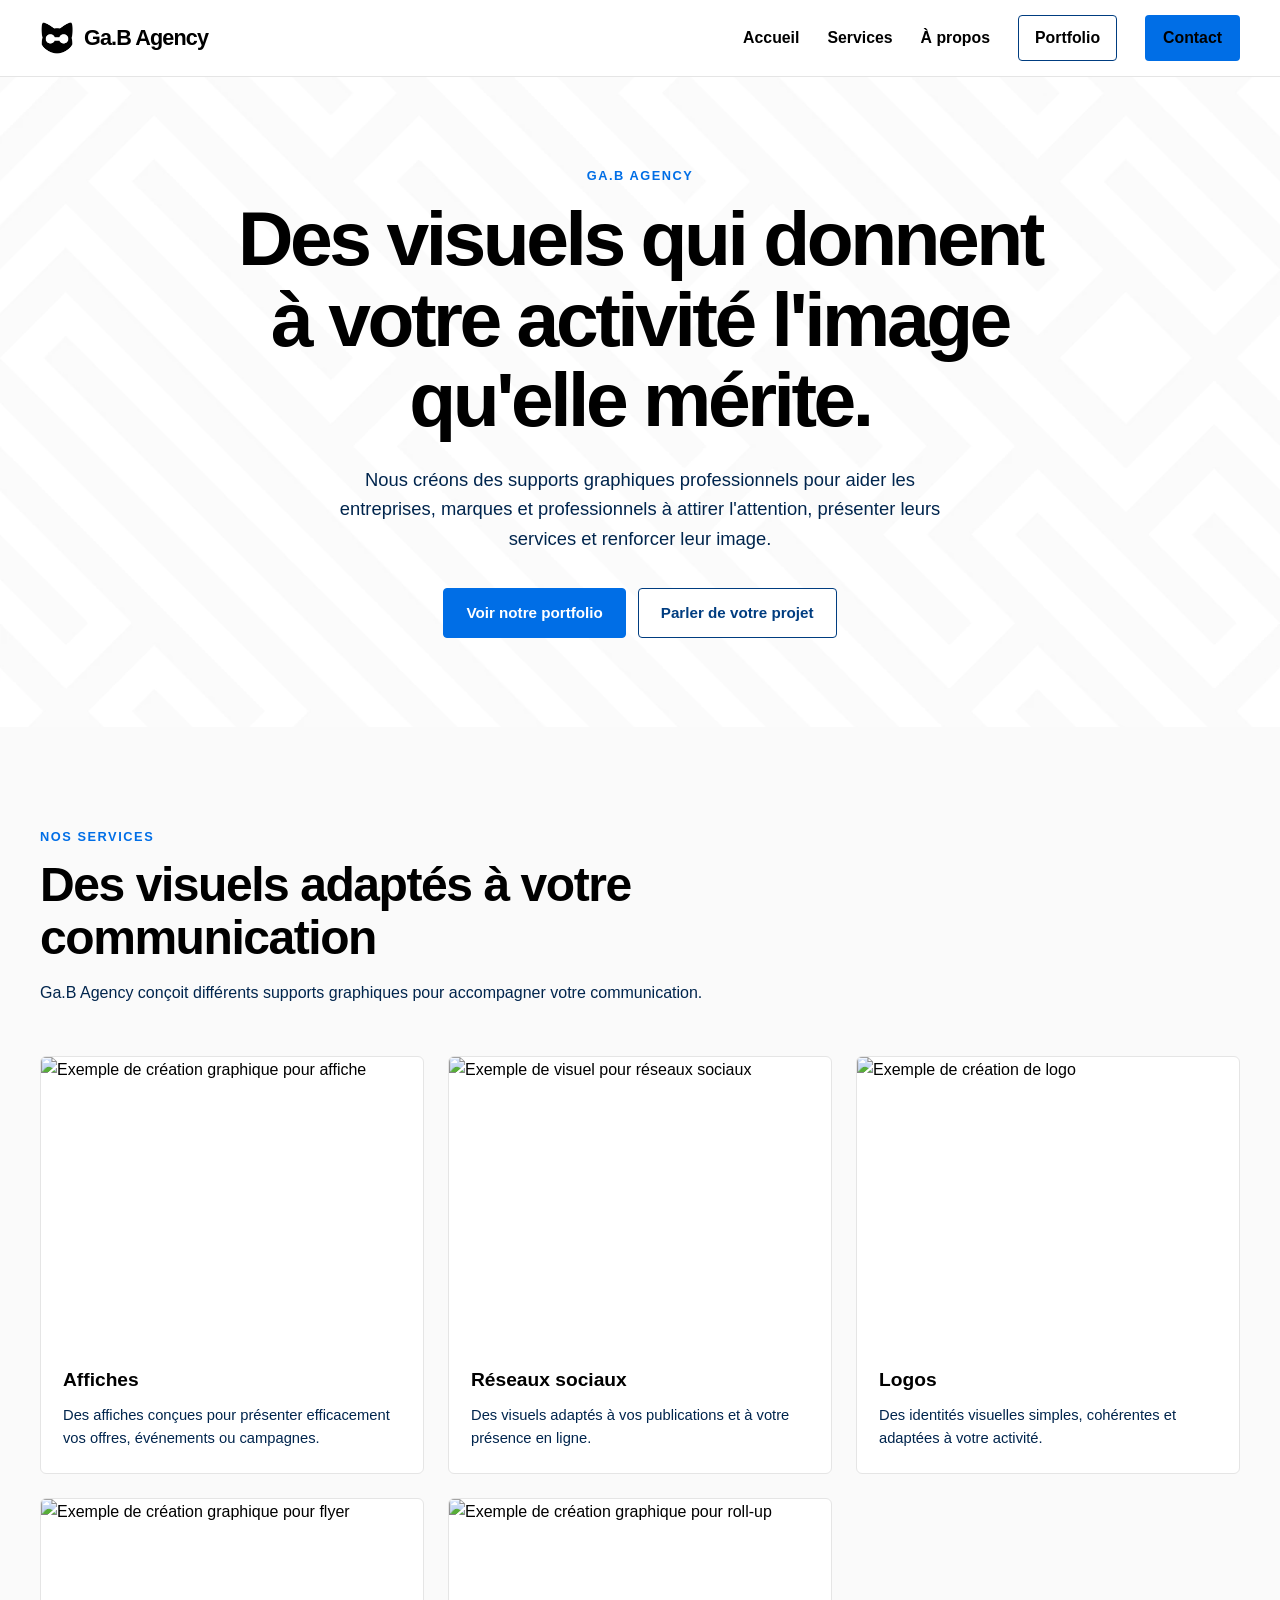
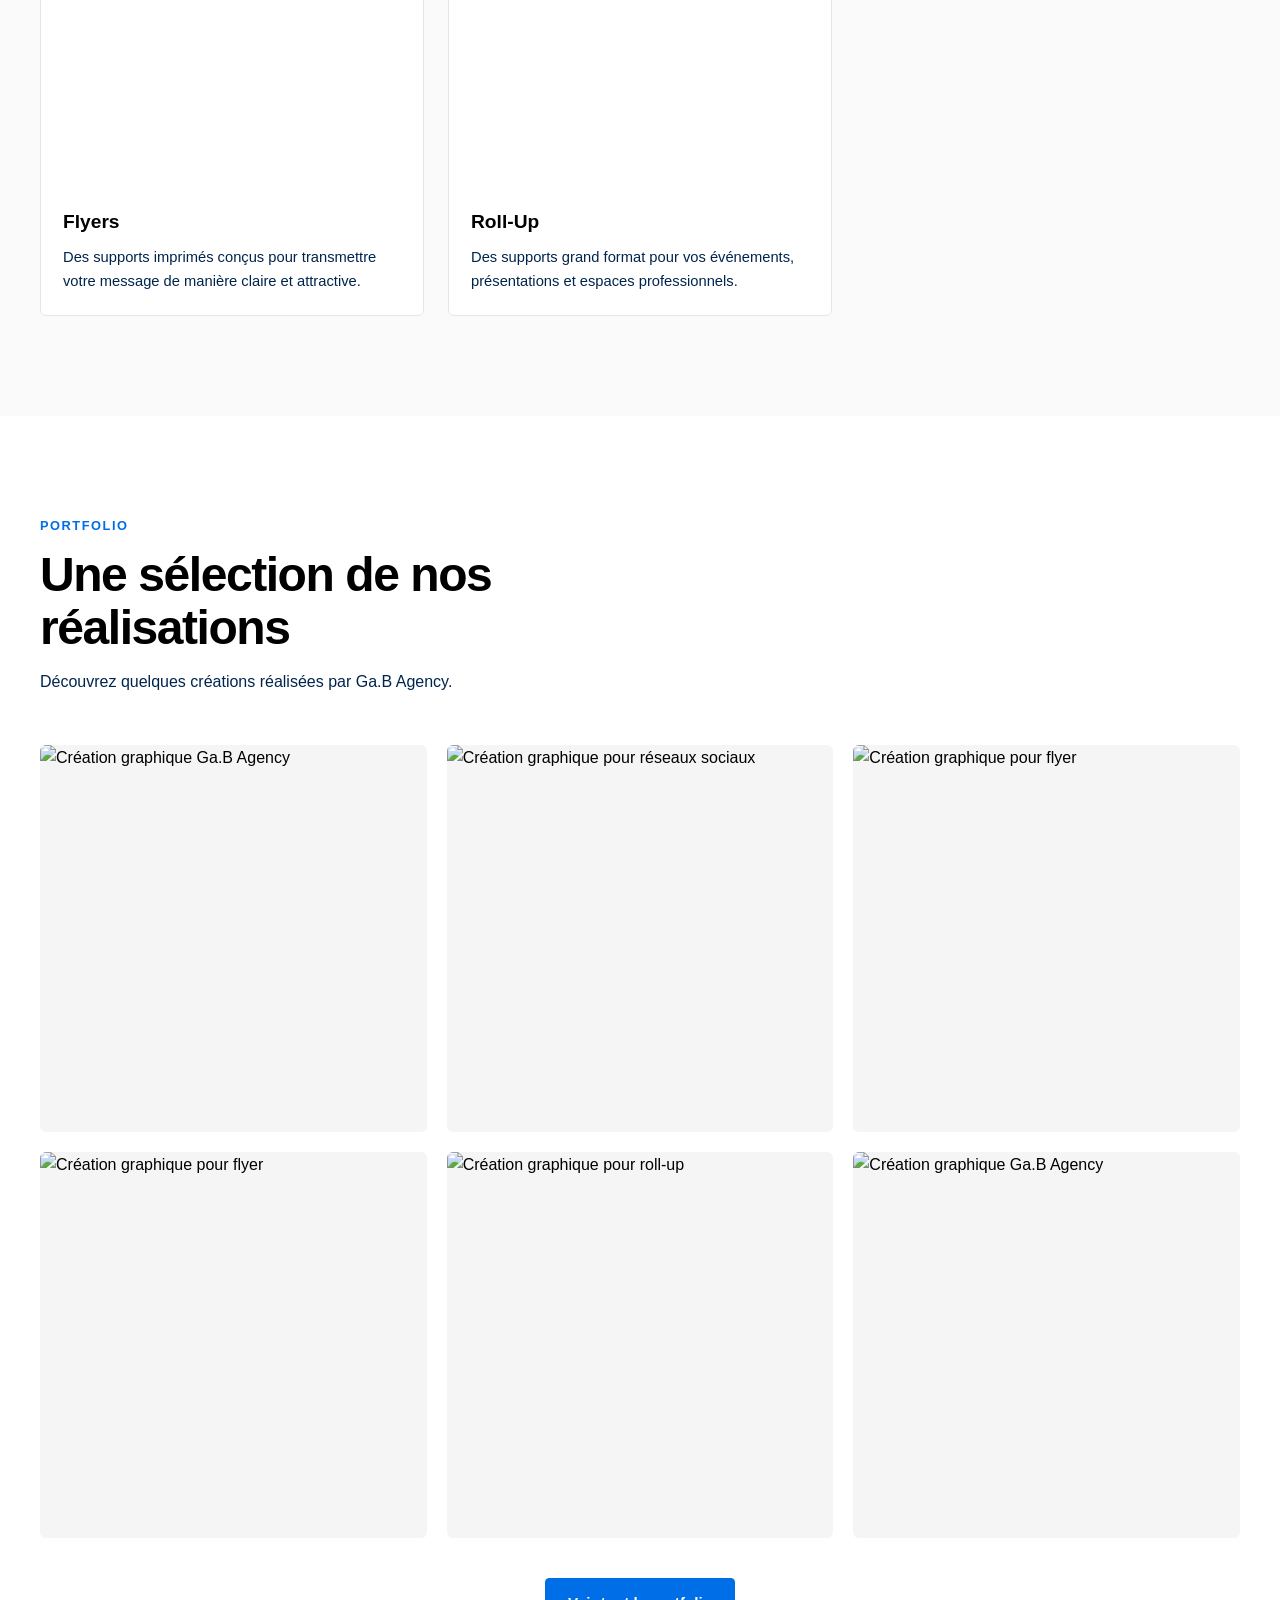
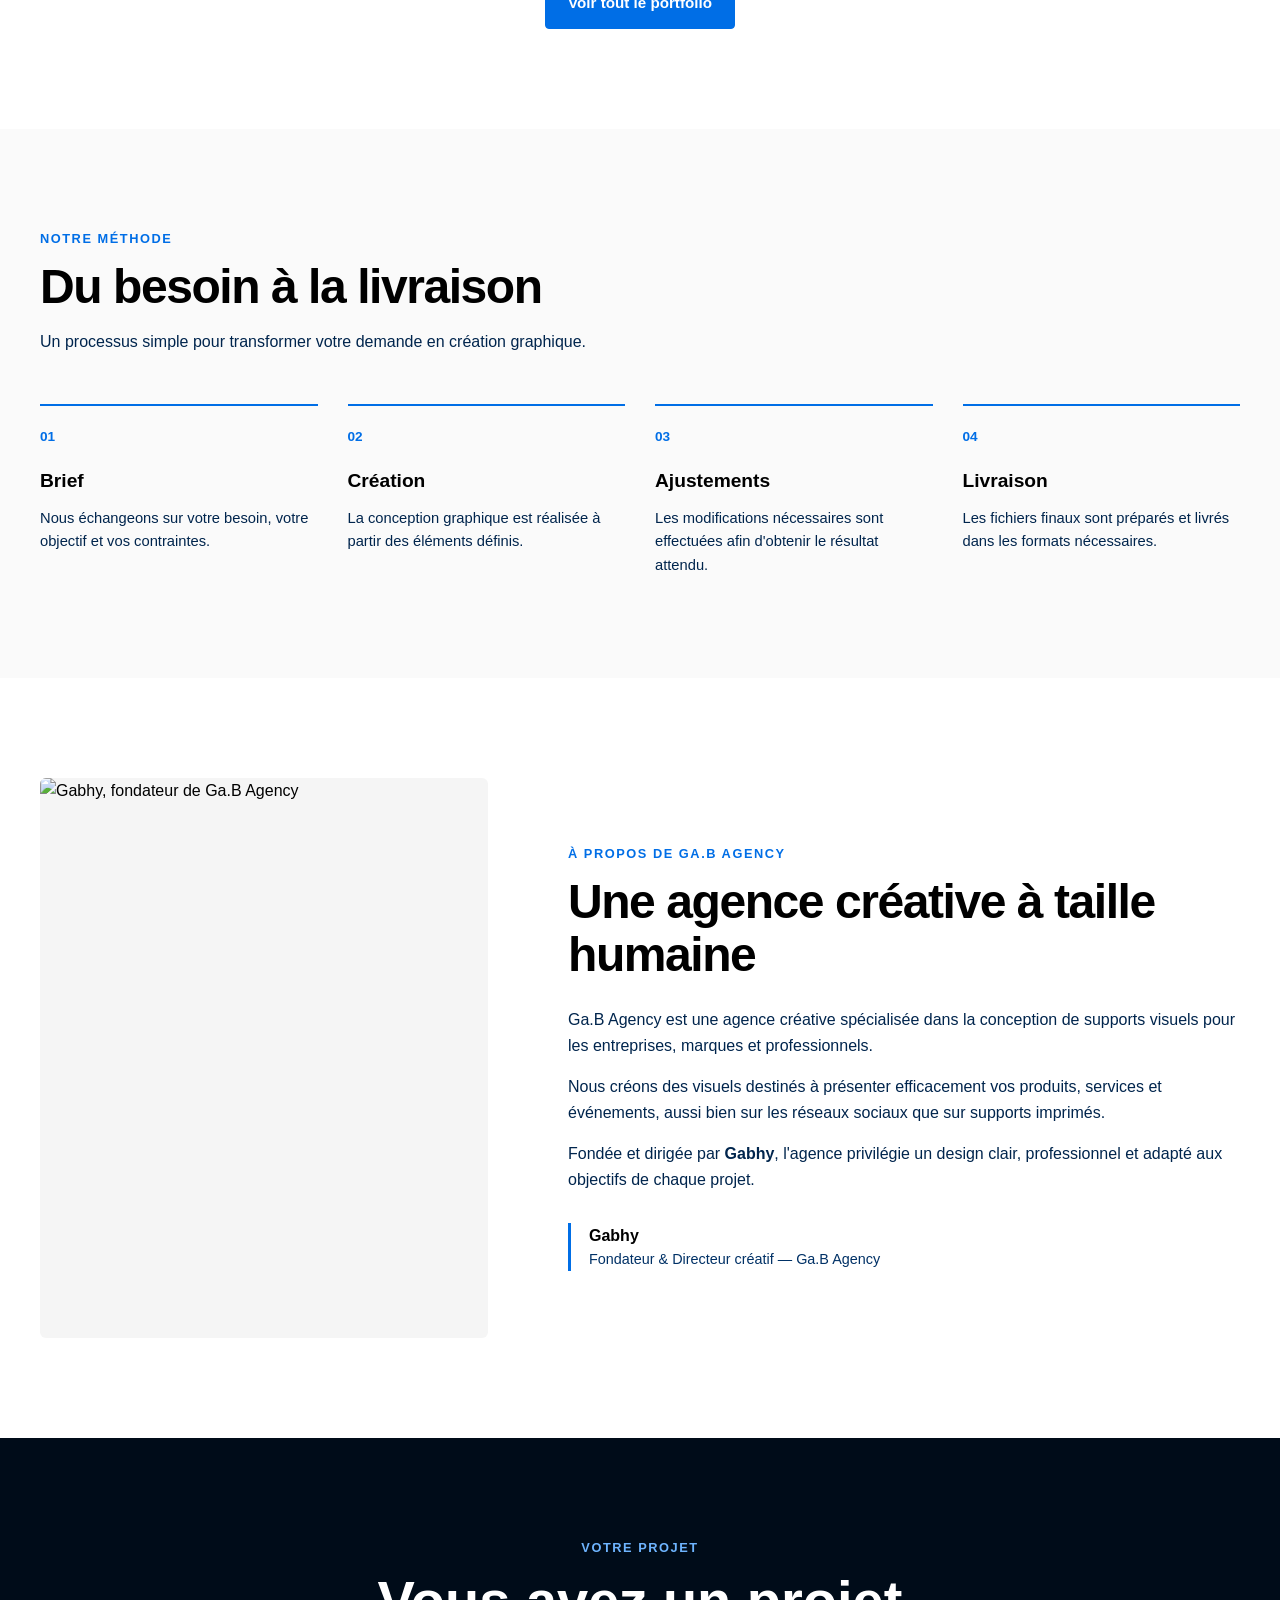
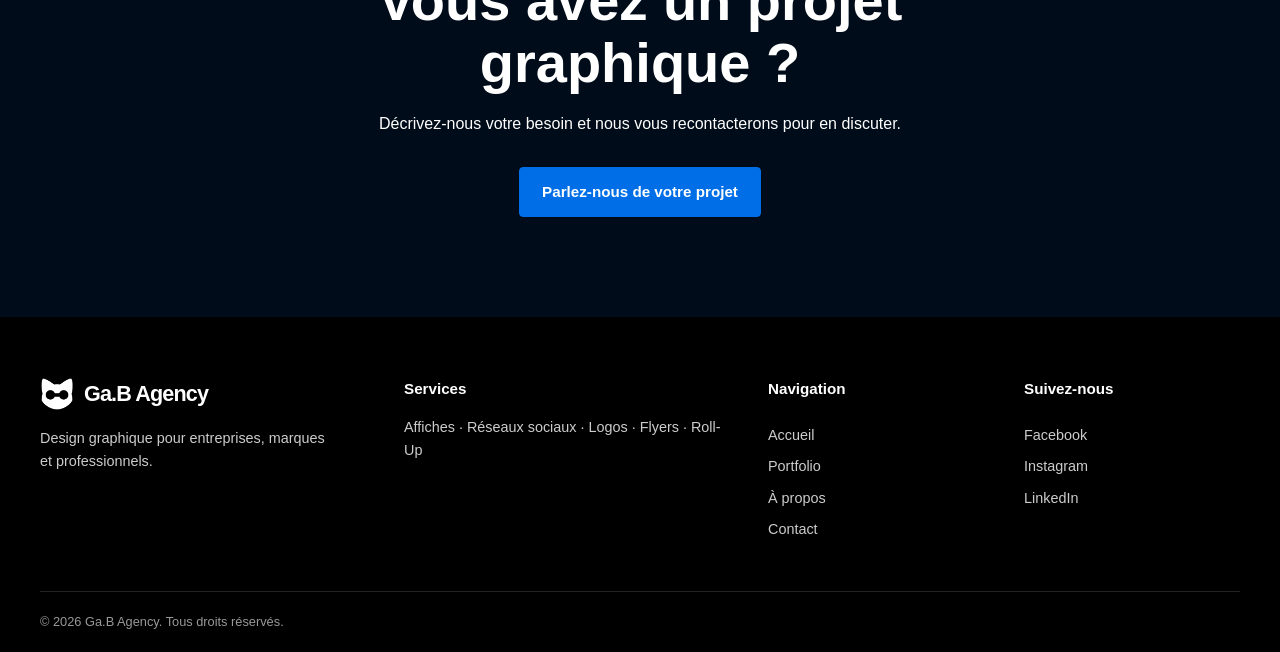
==== index.html @ 1e24f761 "Add files via upload" ====
<!doctype html>
<html lang="fr">

<head>
  <meta charset="UTF-8" />
  <meta name="viewport" content="width=device-width, initial-scale=1.0" />

  <title>Ga.B Agency — Design graphique</title>

  <meta name="description"
    content="Ga.B Agency crée des supports visuels professionnels pour entreprises, marques et professionnels." />

  <link rel="stylesheet" href="css/style.css" />

  <link rel="icon" type="image/png" href="assets/images/logo2.png" media="(prefers-color-scheme: light)" />

  <!-- Mode sombre : logo blanc -->
  <link rel="icon" type="image/png" href="assets/images/logo4.png" media="(prefers-color-scheme: dark)" />

  <!-- =========================================================
         GOOGLE FONT
    ========================================================== -->
  <link rel="preconnect" href="https://fonts.googleapis.com" />
  <link rel="preconnect" href="https://fonts.gstatic.com" crossorigin />

  <link href="https://fonts.googleapis.com/css2?family=Manrope:wght@400;500;600;700;800&display=swap"
    rel="stylesheet" />
</head>

<body>
  <div class="page-loader" id="page-loader">
    <div class="page-loader-logo">
      <img src="assets/images/logo2.png" alt="Ga.B Agency" />
    </div>
  </div>
  <!-- =========================
         HEADER / NAVIGATION
    ========================== -->
  <header class="header">
    <div class="container navbar">
      <!-- <a href="index.html" class="logo"> Ga.B Agency </a> -->
      <a href="#hero" class="logo" aria-label="Ga.B Agency - Accueil">
        <img src="assets/images/logo2.png" alt="Ga.B Agency" />

        <span>Ga.B Agency</span>
      </a>
      <nav class="nav">
        <a href="index.html">Accueil</a>
        <a href="#services">Services</a>
        <a href="#about">À propos</a>
        <a href="portfolio.html" class="nav-portfolio">Portfolio</a>
        <a href="https://tally.so/r/wA1B2C" class="nav-cta" target="_blank" rel="noopener noreferrer">Contact</a>
      </nav>
    </div>
  </header>

  <main>
    <!-- =========================
             HERO
        ========================== -->
    <section class="hero hero-background">
      <div class="container hero-content">
        <div class="hero-text">
          <p class="hero-label">GA.B AGENCY</p>

          <h1>
            Des visuels qui donnent à votre activité l'image qu'elle mérite.
          </h1>

          <p class="hero-description">
            Nous créons des supports graphiques professionnels pour aider les
            entreprises, marques et professionnels à attirer l'attention,
            présenter leurs services et renforcer leur image.
          </p>

          <div class="hero-buttons">
            <a href="portfolio.html" class="btn btn-primary">
              Voir notre portfolio
            </a>

            <a href="https://tally.so/r/wA1B2C" target="_blank" rel="noopener noreferrer" class="btn btn-secondary">
              Parler de votre projet
            </a>
          </div>
        </div>
      </div>
    </section>

    <!-- =========================
             SERVICES
        ========================== -->
    <section class="services section" id="services">
      <div class="container">
        <div class="section-heading">
          <p class="section-label">NOS SERVICES</p>

          <h2>Des visuels adaptés à votre communication</h2>

          <p>
            Ga.B Agency conçoit différents supports graphiques pour
            accompagner votre communication.
          </p>
        </div>

        <div class="services-grid">
          <!-- Affiches -->
          <article class="service-card">
            <div class="service-image">
              <img src="assets/images/services/affiche.jpg" alt="Exemple de création graphique pour affiche" />
            </div>

            <div class="service-content">
              <h3>Affiches</h3>

              <p>
                Des affiches conçues pour présenter efficacement vos offres,
                événements ou campagnes.
              </p>
            </div>
          </article>

          <!-- Réseaux sociaux -->
          <article class="service-card">
            <div class="service-image">
              <img src="assets/images/services/reseaux-sociaux.jpg" alt="Exemple de visuel pour réseaux sociaux" />
            </div>

            <div class="service-content">
              <h3>Réseaux sociaux</h3>

              <p>
                Des visuels adaptés à vos publications et à votre présence en
                ligne.
              </p>
            </div>
          </article>

          <!-- Logos -->
          <article class="service-card">
            <div class="service-image">
              <img src="assets/images/services/logo.jpg" alt="Exemple de création de logo" />
            </div>

            <div class="service-content">
              <h3>Logos</h3>

              <p>
                Des identités visuelles simples, cohérentes et adaptées à
                votre activité.
              </p>
            </div>
          </article>

          <!-- Flyers -->
          <article class="service-card">
            <div class="service-image">
              <img src="assets/images/services/flyer.jpg" alt="Exemple de création graphique pour flyer" />
            </div>

            <div class="service-content">
              <h3>Flyers</h3>

              <p>
                Des supports imprimés conçus pour transmettre votre message de
                manière claire et attractive.
              </p>
            </div>
          </article>

          <!-- Roll-Up -->
          <article class="service-card">
            <div class="service-image">
              <img src="assets/images/services/rollup.jpg" alt="Exemple de création graphique pour roll-up" />
            </div>

            <div class="service-content">
              <h3>Roll-Up</h3>

              <p>
                Des supports grand format pour vos événements, présentations
                et espaces professionnels.
              </p>
            </div>
          </article>
        </div>
      </div>
    </section>

    <!-- =========================
             PORTFOLIO PREVIEW
        ========================== -->
    <section class="portfolio-preview section">
      <div class="container">
        <div class="section-heading">
          <p class="section-label">PORTFOLIO</p>

          <h2>Une sélection de nos réalisations</h2>

          <p>Découvrez quelques créations réalisées par Ga.B Agency.</p>
        </div>

        <div class="portfolio-preview-grid">
          <div class="portfolio-preview-item portfolio-lightbox-trigger">
            <img src="assets/images/portfolio/affiches/affiche-01.jpg" alt="Création graphique Ga.B Agency" />
          </div>

          <div class="portfolio-preview-item portfolio-lightbox-trigger">
            <img src="assets/images/portfolio/reseaux-sociaux/reseaux-02.jpg"
              alt="Création graphique pour réseaux sociaux" />
          </div>

          <div class="portfolio-preview-item portfolio-lightbox-trigger">
            <img src="assets/images/portfolio/flyers/flyer-05.jpg" alt="Création graphique pour flyer" />
          </div>

          <div class="portfolio-preview-item portfolio-lightbox-trigger">
            <img src="assets/images/portfolio/flyers/flyer-01.jpg" alt="Création graphique pour flyer" />
          </div>

          <div class="portfolio-preview-item portfolio-lightbox-trigger">
            <img src="assets/images/portfolio/rollup/rollup-01.jpg" alt="Création graphique pour roll-up" />
          </div>

          <div class="portfolio-preview-item portfolio-lightbox-trigger">
            <img src="assets/images/portfolio/affiches/affiche-02.jpg" alt="Création graphique Ga.B Agency" />
          </div>
        </div>

        <div class="section-button">
          <a href="portfolio.html" class="btn btn-primary">
            Voir tout le portfolio
          </a>
        </div>
      </div>
    </section>

    <!-- =========================
             MÉTHODE
        ========================== -->
    <section class="process section">
      <div class="container">
        <div class="section-heading">
          <p class="section-label">NOTRE MÉTHODE</p>

          <h2>Du besoin à la livraison</h2>

          <p>
            Un processus simple pour transformer votre demande en création
            graphique.
          </p>
        </div>

        <div class="process-grid">
          <article class="process-item">
            <span class="process-number">01</span>

            <h3>Brief</h3>

            <p>
              Nous échangeons sur votre besoin, votre objectif et vos
              contraintes.
            </p>
          </article>

          <article class="process-item">
            <span class="process-number">02</span>

            <h3>Création</h3>

            <p>
              La conception graphique est réalisée à partir des éléments
              définis.
            </p>
          </article>

          <article class="process-item">
            <span class="process-number">03</span>

            <h3>Ajustements</h3>

            <p>
              Les modifications nécessaires sont effectuées afin d'obtenir le
              résultat attendu.
            </p>
          </article>

          <article class="process-item">
            <span class="process-number">04</span>

            <h3>Livraison</h3>

            <p>
              Les fichiers finaux sont préparés et livrés dans les formats
              nécessaires.
            </p>
          </article>
        </div>
      </div>
    </section>

    <!-- =========================
             À PROPOS
        ========================== -->
    <section class="about section" id="about">
      <div class="container about-content">
        <div class="about-image">
          <img src="assets/images/about/gabhy.jpg" alt="Gabhy, fondateur de Ga.B Agency" />
        </div>

        <div class="about-text">
          <p class="section-label">À PROPOS DE GA.B AGENCY</p>

          <h2>Une agence créative à taille humaine</h2>

          <p>
            Ga.B Agency est une agence créative spécialisée dans la conception
            de supports visuels pour les entreprises, marques et
            professionnels.
          </p>

          <p>
            Nous créons des visuels destinés à présenter efficacement vos
            produits, services et événements, aussi bien sur les réseaux
            sociaux que sur supports imprimés.
          </p>

          <p>
            Fondée et dirigée par <strong>Gabhy</strong>, l'agence privilégie
            un design clair, professionnel et adapté aux objectifs de chaque
            projet.
          </p>

          <div class="about-founder">
            <strong>Gabhy</strong>
            <span>Fondateur & Directeur créatif — Ga.B Agency</span>
          </div>
        </div>
      </div>
    </section>

    <!-- =========================
             CTA FINAL
        ========================== -->
    <section class="final-cta section" id="contact">
      <div class="container final-cta-content">
        <p class="section-label">VOTRE PROJET</p>

        <h2>Vous avez un projet graphique ?</h2>

        <p>
          Décrivez-nous votre besoin et nous vous recontacterons pour en
          discuter.
        </p>

        <a href="https://tally.so/r/wA1B2C" target="_blank" rel="noopener noreferrer" class="btn btn-primary">
          Parlez-nous de votre projet
        </a>
      </div>
    </section>
    <!-- =========================
             PORTFOLIO LIGHTBOX
        ========================== -->
    <div class="lightbox" id="home-lightbox" aria-hidden="true">
      <button class="lightbox-close" id="home-lightbox-close" aria-label="Fermer">
        &times;
      </button>

      <img id="home-lightbox-image" src="" alt="Réalisation Ga.B Agency" />
    </div>
  </main>

  <!-- =========================
         FOOTER
    ========================== -->
  <footer class="footer">
    <div class="container footer-content">
      <div class="footer-brand">
        <a href="index.html" class="logo" aria-label="Ga.B World - Accueil">
          <img src="assets/images/logo4.png" alt="Ga.B World" />

          <span>Ga.B Agency</span>
        </a>

        <p>Design graphique pour entreprises, marques et professionnels.</p>
      </div>

      <div class="footer-services">
        <h3>Services</h3>

        <p>Affiches · Réseaux sociaux · Logos · Flyers · Roll-Up</p>
      </div>

      <div class="footer-navigation">
        <h3>Navigation</h3>

        <a href="index.html">Accueil</a>
        <a href="portfolio.html">Portfolio</a>
        <a href="#about">À propos</a>
        <a href="#contact">Contact</a>
      </div>

      <div class="footer-social">
        <h3>Suivez-nous</h3>

        <a href="#" target="_blank" rel="noopener noreferrer"> Facebook </a>

        <a href="#" target="_blank" rel="noopener noreferrer"> Instagram </a>

        <a href="#" target="_blank" rel="noopener noreferrer"> LinkedIn </a>
      </div>
    </div>

    <div class="container footer-bottom">
      <p>© 2026 Ga.B Agency. Tous droits réservés.</p>
    </div>
  </footer>

  <script src="js/main.js"></script>
</body>

</html>
---- css/style.css ----
:root { --blue-100: #006ee6; --blue-200: #0062cc; --blue-300: #0055b3; --blue-400: #004999; --blue-500: #003d80; --blue-600: #003166; --blue-700: #00254d; --blue-800: #001833; --blue-900: #000c19; --black: #000000; --white: #ffffff; --container-width: 1200px; }
/* =========================
RESET ========================= */ * { margin: 0; padding: 0; box-sizing: border-box; }
html { scroll-behavior: smooth; }
body { font-family: Arial, Helvetica, sans-serif; background-color: var(--white); color: var(--black); line-height: 1.6; }
img { max-width: 100%; }
a { color: inherit; text-decoration: none; }
button, input, textarea { font: inherit; }

/* =========================
CONTAINER ========================= */ 

.container { width: min(100% - 40px, var(--container-width)); margin: 0 auto; }

/* =========================
HEADER ========================= */ 

.header { position: sticky; top: 0; z-index: 1000; background-color: var(--white); border-bottom: 1px solid #e5e5e5; }
.navbar { min-height: 76px; display: flex; align-items: center; justify-content: space-between; gap: 30px; }


/* =========================
LOGO ========================= */ 

.logo { color: var(--black); font-size: 1.35rem; font-weight: 800; letter-spacing: -0.03em; white-space: nowrap; }
.logo { display: flex; align-items: center; gap: 10px; font-weight: 800; letter-spacing: -0.04em; }
.logo img { width: 34px; height: 34px; object-fit: contain; }
.logo span { display: inline; }

/* =========================
NAVIGATION ========================= */ 

.nav { display: flex; align-items: center; gap: 28px; }
.nav a { color: var(--black); font-size: 0.99rem; font-weight: 600; transition: color 0.2s ease; }
.nav a:hover { color: var(--blue-100); }
.nav a.active { color: var(--blue-100); }
/* .nav .nav-cta { padding: 10px 18px; background-color: var(--blue-100); color: var(--white); border-radius: 4px; }
.nav .nav-cta:hover { background-color: var(--blue-300); color: var(--white); } */

.nav-portfolio {
    padding: 9px 16px;
    border: 1px solid var(--blue-500);
    border-radius: 4px;
    color: var(--blue-500);
}

.nav-portfolio:hover {
    background-color: var(--blue-500);
    color: var(--white);
}

.nav-cta {
    padding: 10px 18px;
    border-radius: 4px;
    background-color: var(--blue-100);
    color: var(--white);
}

.nav-cta:hover {
    background-color: var(--blue-300);
}


/* =========================
HERO
========================= */

.hero {
    min-height: 650px;
    display: flex;
    align-items: center;
    background-color: var(--white);
}

.hero-content {
    display: flex;
    justify-content: center;
    align-items: center;
    width: 100%;
    text-align: center;
}

.hero-text {
    max-width: 850px;
    margin: 0 auto;
}

.hero-label,
.section-label {
    margin-bottom: 12px;
    color: var(--blue-100);
    font-size: 0.8rem;
    font-weight: 800;
    letter-spacing: 0.12em;
    text-transform: uppercase;
}

.hero h1 {
    max-width: 850px;
    margin: 0 auto 25px;
    color: var(--black);
    font-size: clamp(2.8rem, 6vw, 5rem);
    line-height: 1.05;
    letter-spacing: -0.045em;
}

.hero-description {
    max-width: 650px;
    margin: 0 auto 35px;
    color: var(--blue-700);
    font-size: 1.15rem;
}


/* =========================
BOUTONS
========================= */

.hero-buttons {
    display: flex;
    justify-content: center;
    flex-wrap: wrap;
    gap: 12px;
}

.btn {
    display: inline-flex;
    justify-content: center;
    align-items: center;
    min-height: 48px;
    padding: 12px 22px;
    border-radius: 4px;
    font-size: 0.95rem;
    font-weight: 700;
    transition: background-color 0.2s ease, color 0.2s ease, border-color 0.2s ease;
}

.btn-primary {
    background-color: var(--blue-100);
    color: var(--white);
    border: 1px solid var(--blue-100);
}

.btn-primary:hover {
    background-color: var(--blue-300);
    border-color: var(--blue-300);
}

.btn-secondary {
    background-color: var(--white);
    color: var(--blue-500);
    border: 1px solid var(--blue-500);
}

.btn-secondary:hover {
    background-color: var(--blue-500);
    color: var(--white);
}

.hero-background {
    position: relative;
    background-color: var(--white);
}

.hero-background::before {
    content: "";
    position: absolute;
    inset: 0;
    background-image: url("../assets/images/0001.webp");
    background-size: cover;
    background-position: center;
    background-repeat: no-repeat;
    opacity: 0.2;
    z-index: 0;
}

.hero-background .hero-content {
    position: relative;
    z-index: 1;
}

/* =========================
SECTIONS ========================= */ 

.section { padding: 100px 0; }
.section-heading { max-width: 700px; margin-bottom: 50px; }
.section-heading h2 { margin-bottom: 15px; color: var(--black); font-size: clamp(2rem, 4vw, 3rem); line-height: 1.1; letter-spacing: -0.03em; }
.section-heading p:not(.section-label) { color: var(--blue-700); }

/* =========================
SERVICES ========================= */ 

.services { background-color: #fafafa; }
.services-grid { display: grid; grid-template-columns: repeat(3, 1fr); gap: 24px; }
.service-card { overflow: hidden; background-color: var(--white); border: 1px solid #e5e5e5; border-radius: 6px; transition: transform 0.25s ease, box-shadow 0.25s ease; }
.service-card:hover { transform: translateY(-4px); box-shadow: 0 12px 30px rgba(0, 0, 0, 0.08); }
.service-image { width: 100%; aspect-ratio: 4 / 3; overflow: hidden; }
.service-image img { display: block; width: 100%; height: 100%; object-fit: cover; transition: transform 0.3s ease; }
.service-card:hover .service-image img { transform: scale(1.03); }
.service-content { padding: 22px; }
.service-content h3 { margin-bottom: 8px; color: var(--black); font-size: 1.2rem; }
.service-content p { color: var(--blue-700); font-size: 0.92rem; }

/* =========================
PORTFOLIO PREVIEW ========================= */ 

.portfolio-preview { background-color: var(--white); }
.portfolio-preview-grid { display: grid; grid-template-columns: repeat(3, 1fr); gap: 20px; }
.portfolio-preview-item { overflow: hidden; aspect-ratio: 1 / 1; background-color: #f5f5f5; border-radius: 6px; }
.portfolio-preview-item img { display: block; width: 100%; height: 100%; object-fit: cover; transition: transform 0.3s ease; }
.portfolio-preview-item:hover img { transform: scale(1.04); }
.section-button { margin-top: 40px; text-align: center; }


/* =========================
   CHARGEMENT PORTFOLIO
========================= */

#portfolio-grid {
    transition: opacity 0.25s ease;
}

#portfolio-grid.loading {
    opacity: 1;
    min-height: 400px;
    display: flex;
    align-items: center;
    justify-content: center;
}

/* Message de chargement */

.portfolio-loading {
    display: flex;
    flex-direction: column;
    align-items: center;
    justify-content: center;
    gap: 14px;
    width: 100%;
    color: #006ee6;
    font-family: "Manrope", sans-serif;
    font-size: 15px;
    font-weight: 600;
}

.portfolio-loading::after {
    content: "";
    width: 28px;
    height: 28px;
    border: 3px solid #e5e5e5;
    border-top-color: #006ee6;
    border-radius: 50%;
    animation: portfolioSpinner 0.8s linear infinite;
}

@keyframes portfolioSpinner {
    to {
        transform: rotate(360deg);
    }
}

/* =========================
PROCESS ========================= */ 

.process { background-color: #fafafa; }
.process-grid { display: grid; grid-template-columns: repeat(4, 1fr); gap: 30px; }
.process-item { padding-top: 20px; border-top: 2px solid var(--blue-100); }
.process-number { display: block; margin-bottom: 18px; color: var(--blue-100); font-size: 0.85rem; font-weight: 800; }
.process-item h3 { margin-bottom: 10px; font-size: 1.2rem; }
.process-item p { color: var(--blue-700); font-size: 0.92rem; }

/* =========================

À PROPOS ========================= */ 

.about { background-color: var(--white); }
.about-content { display: grid; grid-template-columns: minmax(300px, 0.8fr) minmax(0, 1.2fr); align-items: center; gap: 80px; }
.about-image { overflow: hidden; border-radius: 6px; background-color: #f5f5f5; }
.about-image img { display: block; width: 100%; aspect-ratio: 4 / 5; object-fit: cover; }
.about-text h2 { margin-bottom: 25px; font-size: clamp(2rem, 4vw, 3rem); line-height: 1.1; letter-spacing: -0.03em; }
.about-text > p:not(.section-label) { margin-bottom: 16px; color: var(--blue-700); }
.about-founder { display: flex; flex-direction: column; margin-top: 30px; padding-left: 18px; border-left: 3px solid var(--blue-100); }
.about-founder strong { color: var(--black); }
.about-founder span { color: var(--blue-600); font-size: 0.9rem; }


/* =========================
CTA FINAL ========================= */ 

.final-cta { background-color: var(--blue-900); color: var(--white); text-align: center; }
.final-cta-content { max-width: 750px; }
.final-cta .section-label { color: #6eb5ff; }
.final-cta h2 { margin-bottom: 18px; color: var(--white); font-size: clamp(2.2rem, 5vw, 3.5rem); line-height: 1.1; }
.final-cta p:not(.section-label) { margin-bottom: 30px; color: #ffffff; }

/* =========================
FOOTER ========================= */ 

.footer { background-color: var(--black); color: var(--white); padding-top: 60px; }
.footer-content { display: grid; grid-template-columns: 1.5fr 1.5fr 1fr 1fr; gap: 40px; padding-bottom: 50px; }
.footer .logo { color: var(--white); }
.footer-brand p { max-width: 300px; margin-top: 15px; color: #cccccc; font-size: 0.9rem; }
.footer h3 { margin-bottom: 15px; font-size: 0.95rem; }
.footer-services p { color: #cccccc; font-size: 0.9rem; }
.footer-navigation, .footer-social { display: flex; flex-direction: column; align-items: flex-start; gap: 8px; }
.footer-navigation a, .footer-social a { color: #cccccc; font-size: 0.9rem; transition: color 0.2s ease; }
.footer-navigation a:hover, .footer-social a:hover { color: var(--white); }
.footer-bottom { padding: 20px 0; border-top: 1px solid #222222; color: #999999; font-size: 0.8rem; }


/* =========================
TABLETTE ========================= */ 

@media (max-width: 1000px) { .nav { gap: 18px; } .services-grid { grid-template-columns: repeat(2, 1fr); } .process-grid { grid-template-columns: repeat(2, 1fr); } .about-content { gap: 50px; } .footer-content { grid-template-columns: repeat(2, 1fr); } }

/* =========================


MOBILE ========================= */

@media (max-width: 700px) { .container { width: min(100% - 30px, var(--container-width)); } .navbar { min-height: 70px; } .nav { display: none; } .hero { min-height: 550px; } .hero h1 { font-size: 2.7rem; } .hero-description { font-size: 1rem; } .section { padding: 70px 0; } .section-heading { margin-bottom: 35px; } .services-grid { grid-template-columns: 1fr; } .portfolio-preview-grid { grid-template-columns: repeat(2, 1fr); gap: 12px; } .process-grid { grid-template-columns: 1fr; gap: 35px; } .about-content { grid-template-columns: 1fr; gap: 40px; } .about-image { max-width: 500px; } .footer-content { grid-template-columns: 1fr; gap: 35px; } }

/* =========================
PETIT MOBILE ========================= */

@media (max-width: 450px) { .hero h1 { font-size: 2.35rem; } .hero-buttons { flex-direction: column; align-items: stretch; } .btn { width: 100%; } .portfolio-preview-grid { grid-template-columns: 1fr; } }
.portfolio-preview-item { cursor: pointer; }
/* =========================
HOMEPAGE LIGHTBOX ========================= */ 

.lightbox { position: fixed; inset: 0; z-index: 2000; display: none; align-items: center; justify-content: center; padding: 30px; background-color: rgba(0, 0, 0, 0.9); }
.lightbox.active { display: flex; }
.lightbox img { display: block; max-width: 90vw; max-height: 90vh; width: auto; height: auto; object-fit: contain; }
.lightbox-close { position: absolute; top: 20px; right: 25px; z-index: 2001; border: none; background: transparent; color: var(--white); font-size: 2.5rem; line-height: 1; cursor: pointer; }
.lightbox-close:hover { color: #cccccc; }
body.no-scroll { overflow: hidden; }

/* =========================
PAGE LOADER ========================= */ 

.page-loader { position: fixed; inset: 0; z-index: 9999; display: flex; align-items: center; justify-content: center; background-color: var(--white); opacity: 1; visibility: visible; transition: opacity 0.5s ease, visibility 0.5s ease; }
.page-loader.hidden { opacity: 0; visibility: hidden; pointer-events: none; }
.page-loader-logo { display: flex; align-items: center; justify-content: center; animation: loaderLogo 1.2s ease-in-out infinite; }
.page-loader-logo img { display: block; width: 90px; height: auto; }
@keyframes loaderLogo { 0% { opacity: 0.4; transform: scale(0.9); } 50% { opacity: 1; transform: scale(1); } 100% { opacity: 0.4; transform: scale(0.9); } }

/* =========================
ANIMATIONS ========================= */ 

.reveal { opacity: 0; transform: translateY(30px); transition: opacity 0.7s ease, transform 0.7s ease; }
.reveal.visible { opacity: 1; transform: translateY(0); }
.reveal-left { opacity: 0; transform: translateX(-40px); transition: opacity 0.7s ease, transform 0.7s ease; }
.reveal-left.visible { opacity: 1; transform: translateX(0); }
.reveal-right { opacity: 0; transform: translateX(40px); transition: opacity 0.7s ease, transform 0.7s ease; }
.reveal-right.visible { opacity: 1; transform: translateX(0); }

/* Animation des boutons au clic */

.btn { transition: transform 0.15s ease, background-color 0.2s ease, color 0.2s ease, border-color 0.2s ease; }
.btn:active { transform: scale(0.97); }

/* Respect des préférences d'accessibilité */

@media (prefers-reduced-motion: reduce) { *, *::before, *::after { animation-duration: 0.01ms !important; animation-iteration-count: 1 !important; transition-duration: 0.01ms !important; scroll-behavior: auto !important; } }
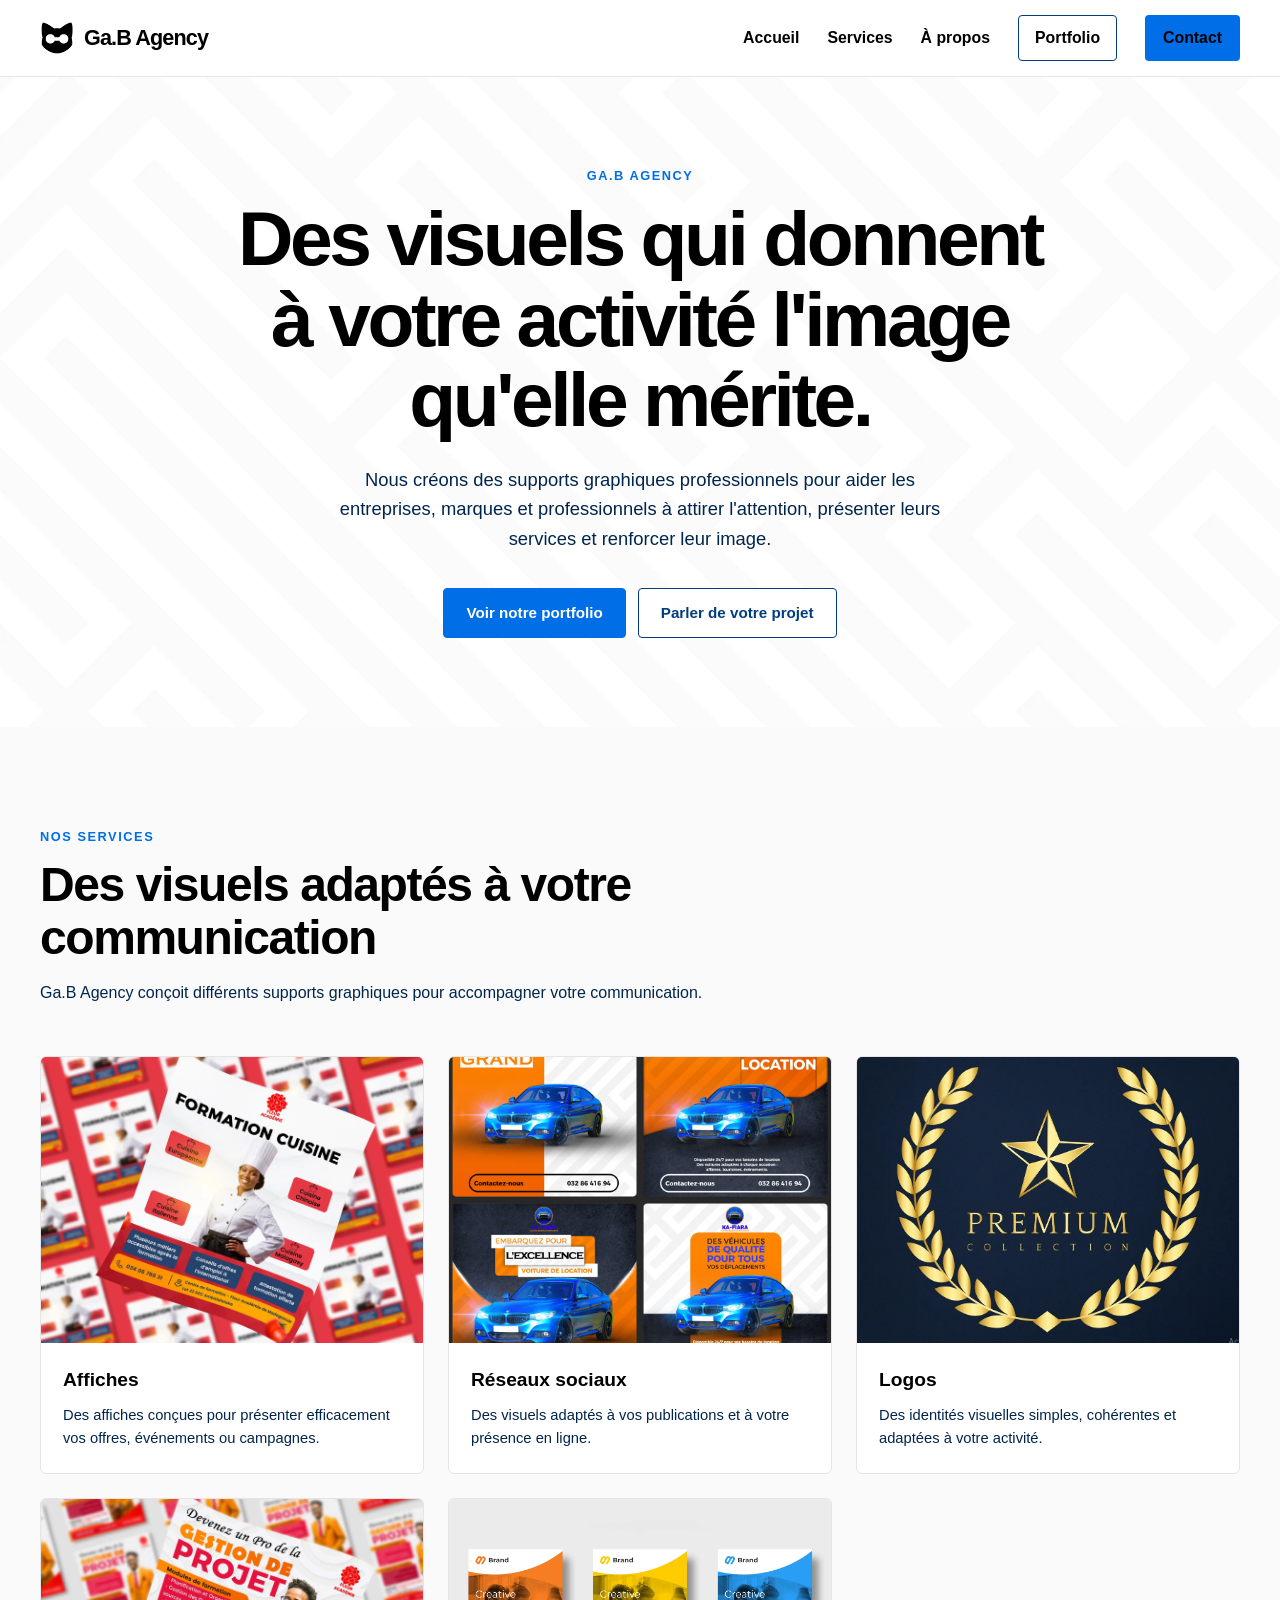
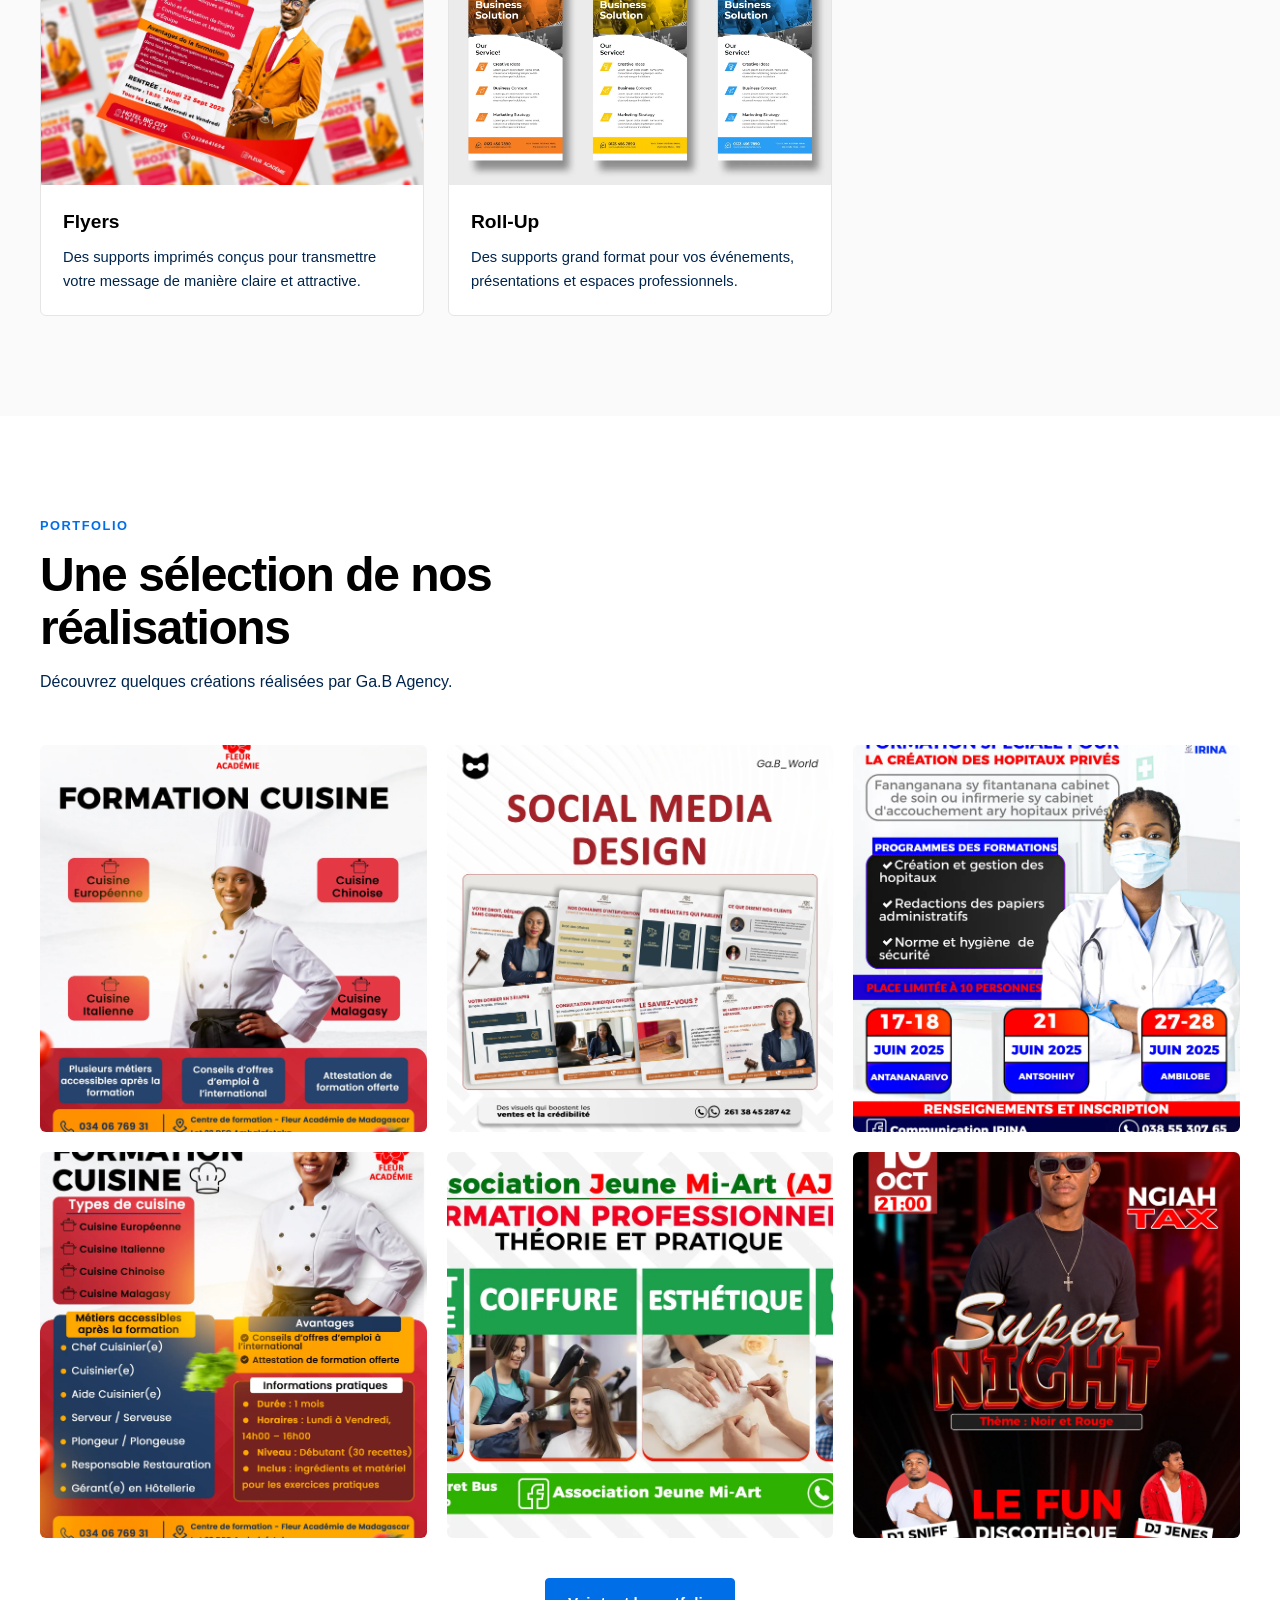
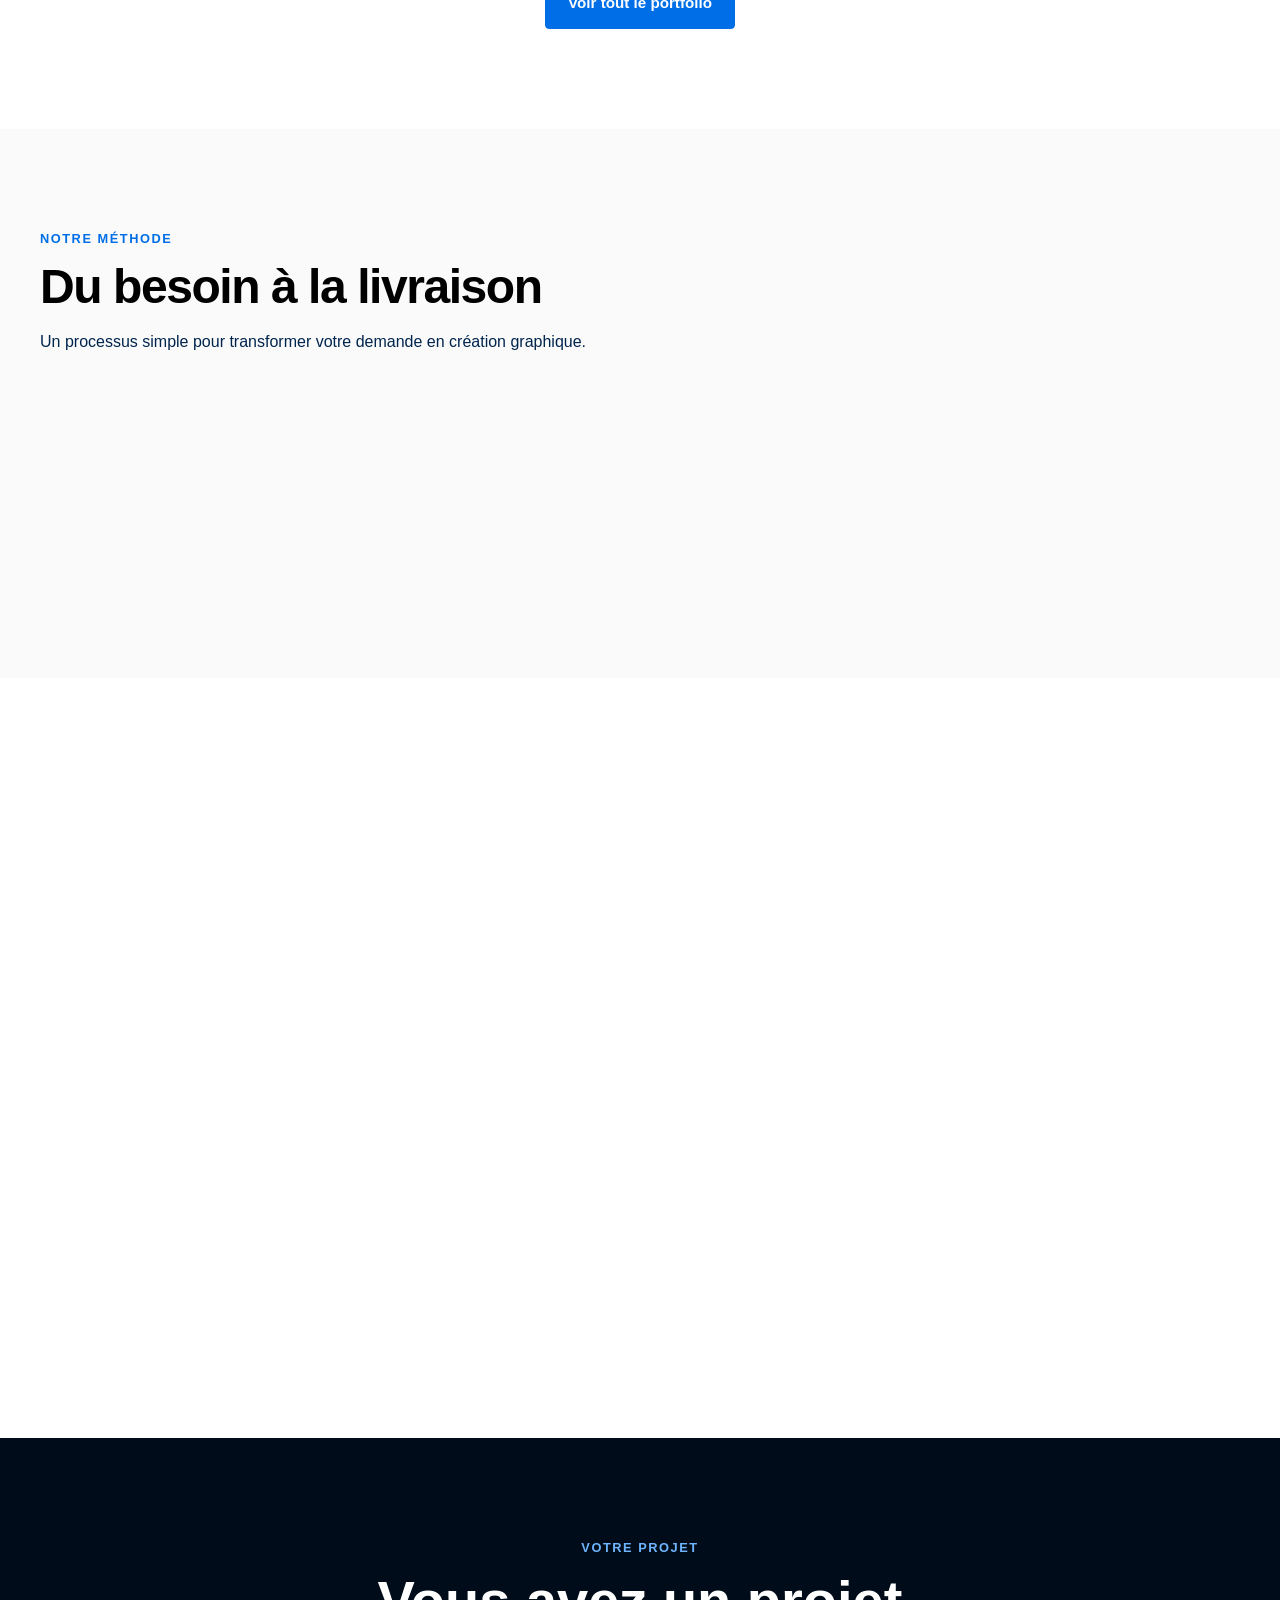
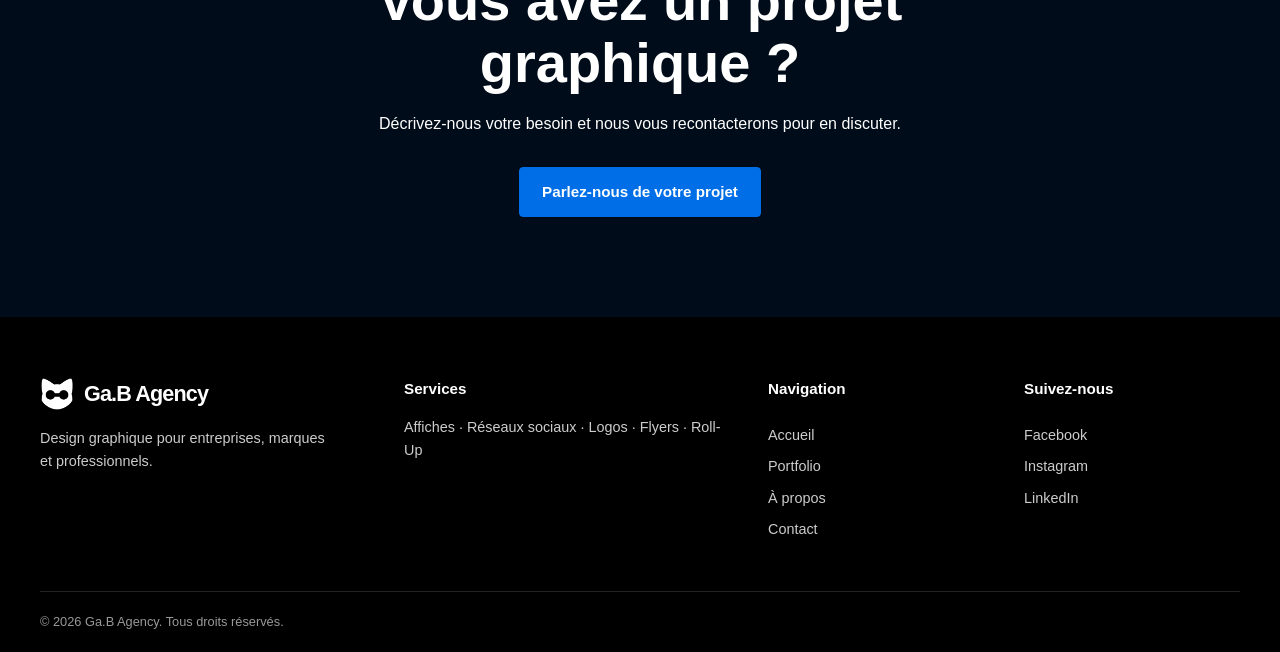
==== commit e997461d: "Change image formats to .webp for optimization Updated various image formats for service cards and p" ====
--- a/index.html
+++ b/index.html
@@ -106,7 +106,7 @@
           <!-- Affiches -->
           <article class="service-card">
             <div class="service-image">
-              <img src="assets/images/services/affiche.jpg" alt="Exemple de création graphique pour affiche" />
+              <img src="assets/images/services/affiche.webp" alt="Exemple de création graphique pour affiche" />
             </div>
 
             <div class="service-content">
@@ -122,7 +122,7 @@
           <!-- Réseaux sociaux -->
           <article class="service-card">
             <div class="service-image">
-              <img src="assets/images/services/reseaux-sociaux.jpg" alt="Exemple de visuel pour réseaux sociaux" />
+              <img src="assets/images/services/reseaux-sociaux.webp" alt="Exemple de visuel pour réseaux sociaux" />
             </div>
 
             <div class="service-content">
@@ -138,7 +138,7 @@
           <!-- Logos -->
           <article class="service-card">
             <div class="service-image">
-              <img src="assets/images/services/logo.jpg" alt="Exemple de création de logo" />
+              <img src="assets/images/services/logo.webp" alt="Exemple de création de logo" />
             </div>
 
             <div class="service-content">
@@ -154,7 +154,7 @@
           <!-- Flyers -->
           <article class="service-card">
             <div class="service-image">
-              <img src="assets/images/services/flyer.jpg" alt="Exemple de création graphique pour flyer" />
+              <img src="assets/images/services/flyer.webp" alt="Exemple de création graphique pour flyer" />
             </div>
 
             <div class="service-content">
@@ -170,7 +170,7 @@
           <!-- Roll-Up -->
           <article class="service-card">
             <div class="service-image">
-              <img src="assets/images/services/rollup.jpg" alt="Exemple de création graphique pour roll-up" />
+              <img src="assets/images/services/rollup.webp" alt="Exemple de création graphique pour roll-up" />
             </div>
 
             <div class="service-content">
@@ -201,28 +201,28 @@
 
         <div class="portfolio-preview-grid">
           <div class="portfolio-preview-item portfolio-lightbox-trigger">
-            <img src="assets/images/portfolio/affiches/affiche-01.jpg" alt="Création graphique Ga.B Agency" />
-          </div>
-
-          <div class="portfolio-preview-item portfolio-lightbox-trigger">
-            <img src="assets/images/portfolio/reseaux-sociaux/reseaux-02.jpg"
+            <img src="assets/images/portfolio/affiches/affiche-01.webp" alt="Création graphique Ga.B Agency" />
+          </div>
+
+          <div class="portfolio-preview-item portfolio-lightbox-trigger">
+            <img src="assets/images/portfolio/reseaux-sociaux/reseaux-02.webp"
               alt="Création graphique pour réseaux sociaux" />
           </div>
 
           <div class="portfolio-preview-item portfolio-lightbox-trigger">
-            <img src="assets/images/portfolio/flyers/flyer-05.jpg" alt="Création graphique pour flyer" />
-          </div>
-
-          <div class="portfolio-preview-item portfolio-lightbox-trigger">
-            <img src="assets/images/portfolio/flyers/flyer-01.jpg" alt="Création graphique pour flyer" />
-          </div>
-
-          <div class="portfolio-preview-item portfolio-lightbox-trigger">
-            <img src="assets/images/portfolio/rollup/rollup-01.jpg" alt="Création graphique pour roll-up" />
-          </div>
-
-          <div class="portfolio-preview-item portfolio-lightbox-trigger">
-            <img src="assets/images/portfolio/affiches/affiche-02.jpg" alt="Création graphique Ga.B Agency" />
+            <img src="assets/images/portfolio/flyers/flyer-05.webp" alt="Création graphique pour flyer" />
+          </div>
+
+          <div class="portfolio-preview-item portfolio-lightbox-trigger">
+            <img src="assets/images/portfolio/flyers/flyer-01.webp" alt="Création graphique pour flyer" />
+          </div>
+
+          <div class="portfolio-preview-item portfolio-lightbox-trigger">
+            <img src="assets/images/portfolio/rollup/rollup-01.webp" alt="Création graphique pour roll-up" />
+          </div>
+
+          <div class="portfolio-preview-item portfolio-lightbox-trigger">
+            <img src="assets/images/portfolio/affiches/affiche-02.webp" alt="Création graphique Ga.B Agency" />
           </div>
         </div>
 
@@ -418,4 +418,4 @@
   <script src="js/main.js"></script>
 </body>
 
-</html>+</html>
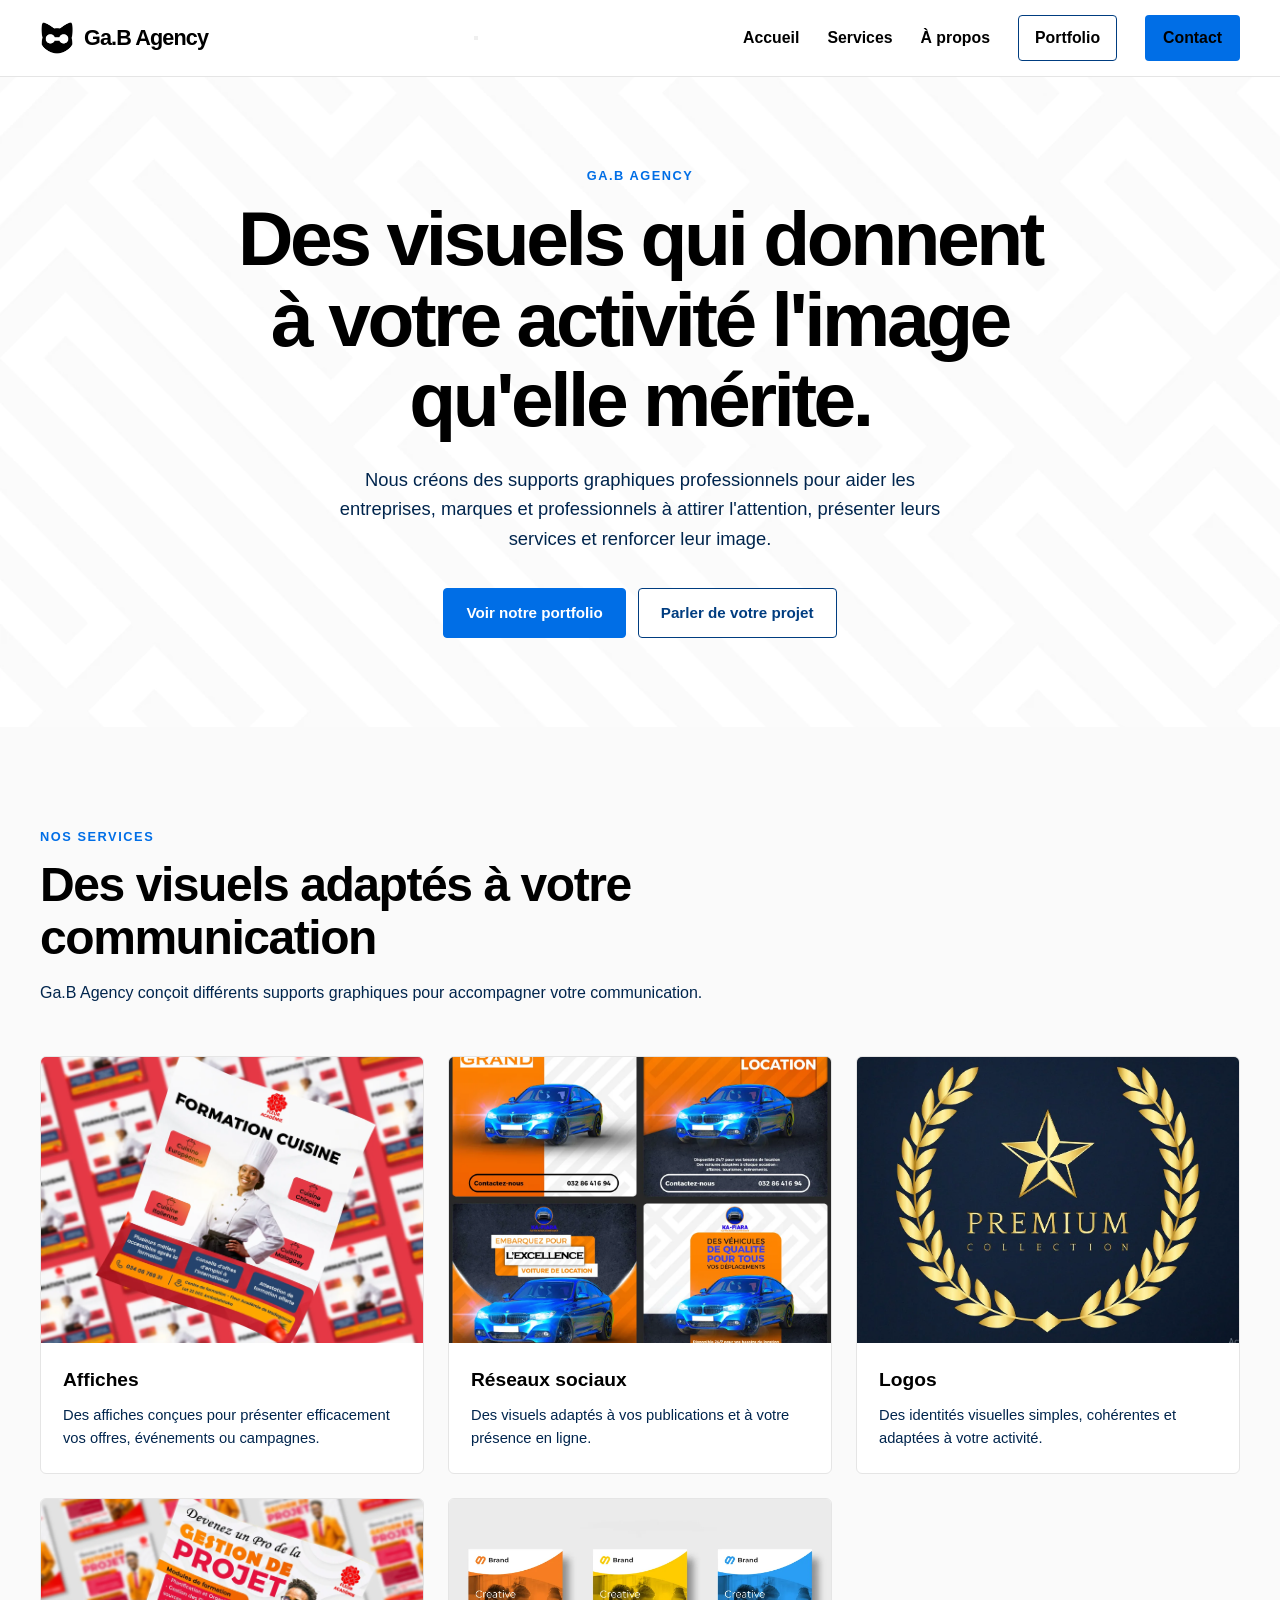
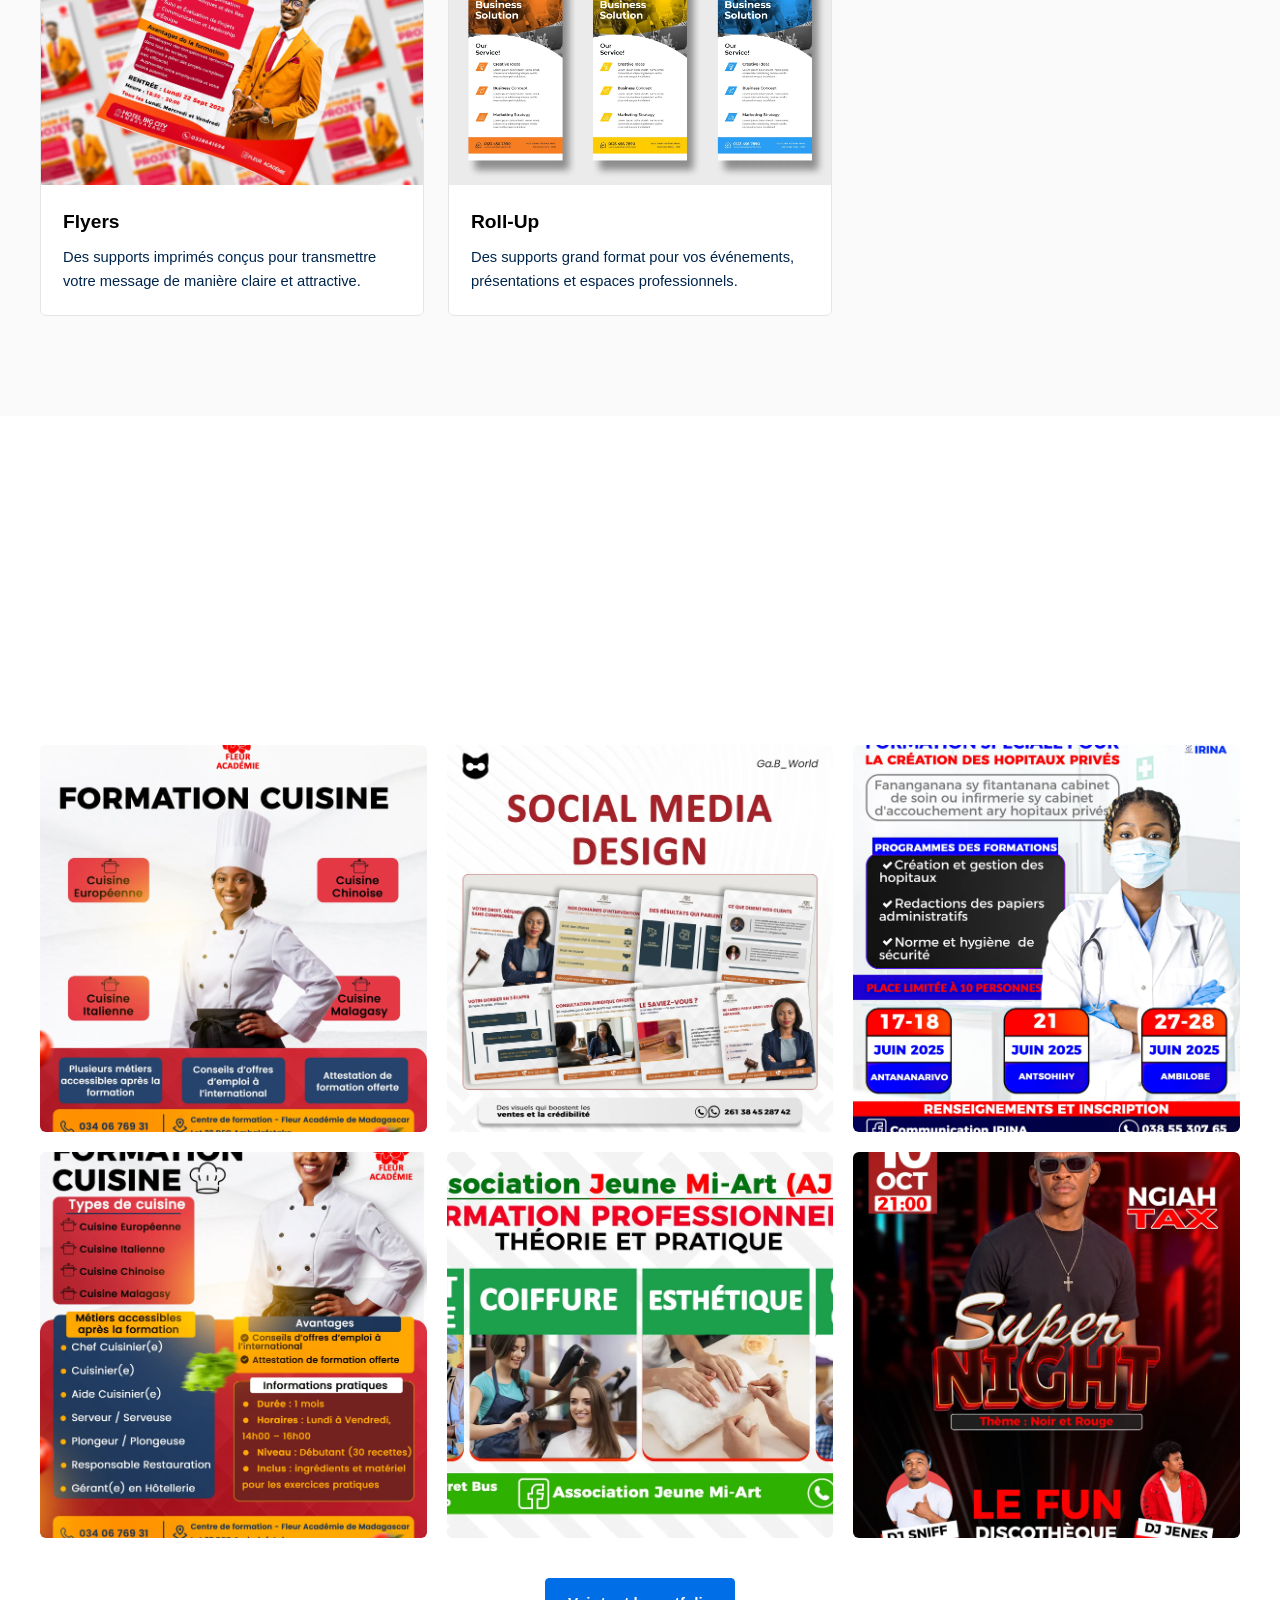
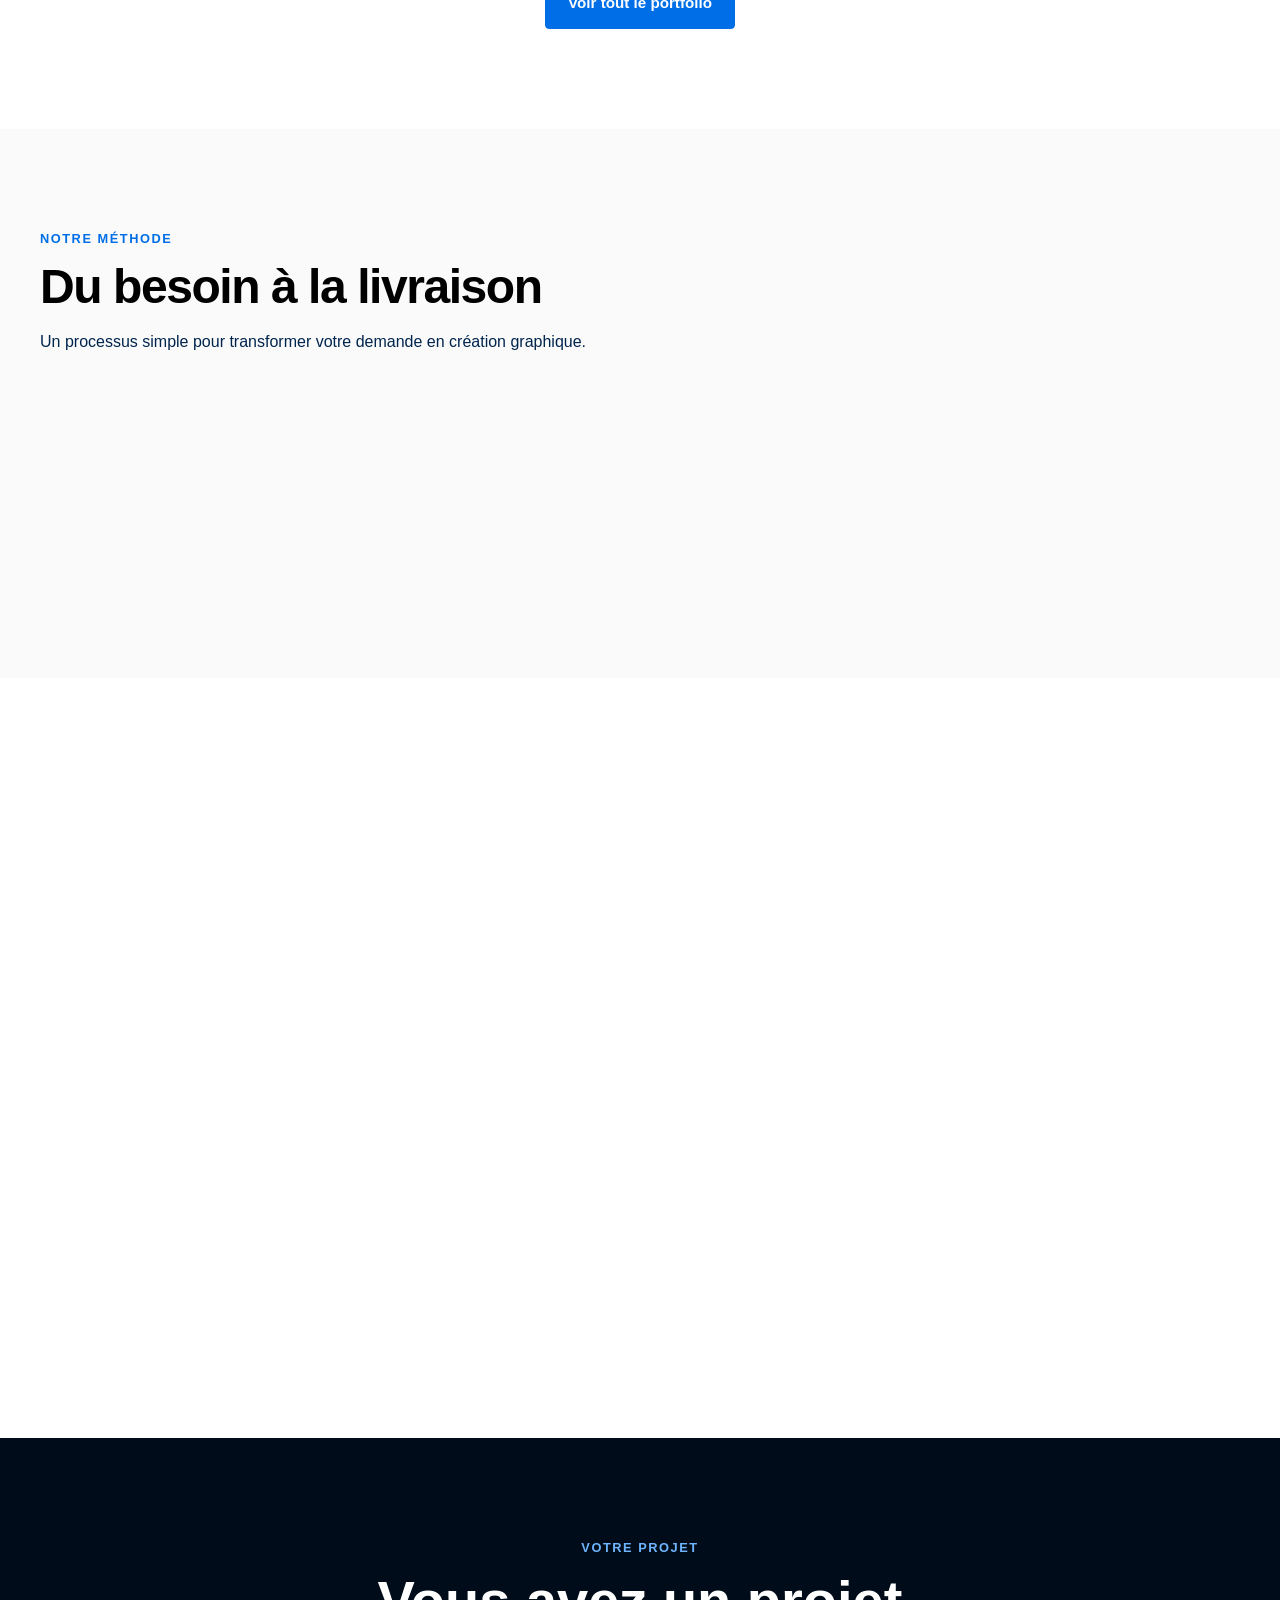
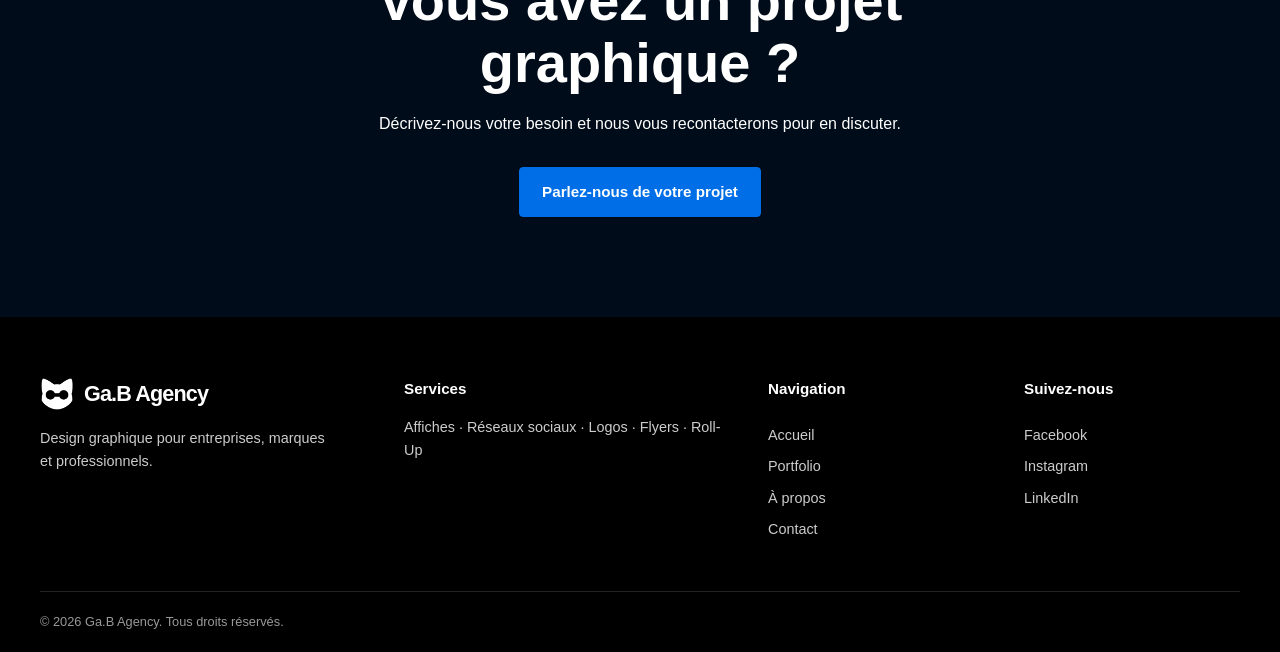
==== commit abcfdfaf: "Refactor index.html structure and content" ====
--- a/index.html
+++ b/index.html
@@ -1,421 +1,503 @@
 <!doctype html>
 <html lang="fr">
-
-<head>
-  <meta charset="UTF-8" />
-  <meta name="viewport" content="width=device-width, initial-scale=1.0" />
-
-  <title>Ga.B Agency — Design graphique</title>
-
-  <meta name="description"
-    content="Ga.B Agency crée des supports visuels professionnels pour entreprises, marques et professionnels." />
-
-  <link rel="stylesheet" href="css/style.css" />
-
-  <link rel="icon" type="image/png" href="assets/images/logo2.png" media="(prefers-color-scheme: light)" />
-
-  <!-- Mode sombre : logo blanc -->
-  <link rel="icon" type="image/png" href="assets/images/logo4.png" media="(prefers-color-scheme: dark)" />
-
-  <!-- =========================================================
+  <head>
+    <meta charset="UTF-8" />
+    <meta name="viewport" content="width=device-width, initial-scale=1.0" />
+
+    <title>Ga.B Agency — Design graphique</title>
+
+    <meta
+      name="description"
+      content="Ga.B Agency crée des supports visuels professionnels pour entreprises, marques et professionnels."
+    />
+
+    <link rel="stylesheet" href="css/style.css" />
+
+    <link
+      rel="icon"
+      type="image/png"
+      href="assets/images/logo2.png"
+      media="(prefers-color-scheme: light)"
+    />
+
+    <!-- Mode sombre : logo blanc -->
+    <link
+      rel="icon"
+      type="image/png"
+      href="assets/images/logo4.png"
+      media="(prefers-color-scheme: dark)"
+    />
+
+    <!-- =========================================================
          GOOGLE FONT
     ========================================================== -->
-  <link rel="preconnect" href="https://fonts.googleapis.com" />
-  <link rel="preconnect" href="https://fonts.gstatic.com" crossorigin />
-
-  <link href="https://fonts.googleapis.com/css2?family=Manrope:wght@400;500;600;700;800&display=swap"
-    rel="stylesheet" />
-</head>
-
-<body>
-  <div class="page-loader" id="page-loader">
-    <div class="page-loader-logo">
-      <img src="assets/images/logo2.png" alt="Ga.B Agency" />
+    <link rel="preconnect" href="https://fonts.googleapis.com" />
+    <link rel="preconnect" href="https://fonts.gstatic.com" crossorigin />
+
+    <link
+      href="https://fonts.googleapis.com/css2?family=Manrope:wght@400;500;600;700;800&display=swap"
+      rel="stylesheet"
+    />
+  </head>
+
+  <body>
+    <div class="page-loader" id="page-loader">
+      <div class="page-loader-logo">
+        <img src="assets/images/logo2.png" alt="Ga.B Agency" />
+      </div>
     </div>
-  </div>
-  <!-- =========================
+
+    <!-- =========================
          HEADER / NAVIGATION
     ========================== -->
-  <header class="header">
-    <div class="container navbar">
-      <!-- <a href="index.html" class="logo"> Ga.B Agency </a> -->
-      <a href="#hero" class="logo" aria-label="Ga.B Agency - Accueil">
-        <img src="assets/images/logo2.png" alt="Ga.B Agency" />
-
-        <span>Ga.B Agency</span>
-      </a>
-      <nav class="nav">
-        <a href="index.html">Accueil</a>
-        <a href="#services">Services</a>
-        <a href="#about">À propos</a>
-        <a href="portfolio.html" class="nav-portfolio">Portfolio</a>
-        <a href="https://tally.so/r/wA1B2C" class="nav-cta" target="_blank" rel="noopener noreferrer">Contact</a>
-      </nav>
-    </div>
-  </header>
-
-  <main>
+    <header class="header">
+      <div class="container navbar">
+        <a href="#hero" class="logo" aria-label="Ga.B Agency - Accueil">
+          <img src="assets/images/logo2.png" alt="Ga.B Agency" />
+          <span>Ga.B Agency</span>
+        </a>
+
+        <!-- Bouton Menu Mobile (Hamburger) -->
+        <button class="nav-toggle" id="navToggle" aria-label="Ouvrir le menu">
+          <span></span>
+          <span></span>
+          <span></span>
+        </button>
+
+        <nav class="nav" id="navMenu">
+          <a href="index.html">Accueil</a>
+          <a href="#services">Services</a>
+          <a href="#about">À propos</a>
+          <a href="portfolio.html" class="nav-portfolio">Portfolio</a>
+          <a
+            href="https://tally.so/r/wA1B2C"
+            class="nav-cta"
+            target="_blank"
+            rel="noopener noreferrer"
+            >Contact</a
+          >
+        </nav>
+      </div>
+    </header>
+
+    <main>
+      <!-- =========================
+             HERO
+        ========================== -->
+      <section class="hero hero-background" id="hero">
+        <!-- FOND DÉFILANT HERO -->
+        <div class="marquee-bg" id="marqueeBg"></div>
+        <div class="marquee-dark-overlay"></div>
+
+        <div class="container hero-content">
+          <div class="hero-text">
+            <p class="hero-label">GA.B AGENCY</p>
+
+            <h1>
+              Des visuels qui donnent à votre activité l'image qu'elle mérite.
+            </h1>
+
+            <p class="hero-description">
+              Nous créons des supports graphiques professionnels pour aider les
+              entreprises, marques et professionnels à attirer l'attention,
+              présenter leurs services et renforcer leur image.
+            </p>
+
+            <div class="hero-buttons">
+              <a href="portfolio.html" class="btn btn-primary">
+                Voir notre portfolio
+              </a>
+
+              <a
+                href="https://tally.so/r/wA1B2C"
+                target="_blank"
+                rel="noopener noreferrer"
+                class="btn btn-secondary"
+              >
+                Parler de votre projet
+              </a>
+            </div>
+          </div>
+        </div>
+      </section>
+
+      <!-- =========================
+             SERVICES
+        ========================== -->
+      <section class="services section" id="services">
+        <div class="container">
+          <div class="section-heading">
+            <p class="section-label">NOS SERVICES</p>
+
+            <h2>Des visuels adaptés à votre communication</h2>
+
+            <p>
+              Ga.B Agency conçoit différents supports graphiques pour
+              accompagner votre communication.
+            </p>
+          </div>
+
+          <div class="services-grid">
+            <!-- Affiches -->
+            <article class="service-card">
+              <div class="service-image">
+                <img
+                  src="assets/images/services/affiche.webp"
+                  alt="Exemple de création graphique pour affiche"
+                />
+              </div>
+
+              <div class="service-content">
+                <h3>Affiches</h3>
+
+                <p>
+                  Des affiches conçues pour présenter efficacement vos offres,
+                  événements ou campagnes.
+                </p>
+              </div>
+            </article>
+
+            <!-- Réseaux sociaux -->
+            <article class="service-card">
+              <div class="service-image">
+                <img
+                  src="assets/images/services/reseaux-sociaux.webp"
+                  alt="Exemple de visuel pour réseaux sociaux"
+                />
+              </div>
+
+              <div class="service-content">
+                <h3>Réseaux sociaux</h3>
+
+                <p>
+                  Des visuels adaptés à vos publications et à votre présence en
+                  ligne.
+                </p>
+              </div>
+            </article>
+
+            <!-- Logos -->
+            <article class="service-card">
+              <div class="service-image">
+                <img
+                  src="assets/images/services/logo.webp"
+                  alt="Exemple de création de logo"
+                />
+              </div>
+
+              <div class="service-content">
+                <h3>Logos</h3>
+
+                <p>
+                  Des identités visuelles simples, cohérentes et adaptées à
+                  votre activité.
+                </p>
+              </div>
+            </article>
+
+            <!-- Flyers -->
+            <article class="service-card">
+              <div class="service-image">
+                <img
+                  src="assets/images/services/flyer.webp"
+                  alt="Exemple de création graphique pour flyer"
+                />
+              </div>
+
+              <div class="service-content">
+                <h3>Flyers</h3>
+
+                <p>
+                  Des supports imprimés conçus pour transmettre votre message de
+                  manière claire et attractive.
+                </p>
+              </div>
+            </article>
+
+            <!-- Roll-Up -->
+            <article class="service-card">
+              <div class="service-image">
+                <img
+                  src="assets/images/services/rollup.webp"
+                  alt="Exemple de création graphique pour roll-up"
+                />
+              </div>
+
+              <div class="service-content">
+                <h3>Roll-Up</h3>
+
+                <p>
+                  Des supports grand format pour vos événements, présentations
+                  et espaces professionnels.
+                </p>
+              </div>
+            </article>
+          </div>
+        </div>
+      </section>
+
+      <!-- =========================
+             PORTFOLIO PREVIEW
+        ========================== -->
+      <section class="portfolio-preview section">
+        <div class="container">
+          <div class="section-heading">
+            <p class="section-label">PORTFOLIO</p>
+
+            <h2>Une sélection de nos réalisations</h2>
+
+            <p>Découvrez quelques créations réalisées par Ga.B Agency.</p>
+          </div>
+
+          <div class="portfolio-preview-grid">
+            <div class="portfolio-preview-item portfolio-lightbox-trigger">
+              <img
+                src="assets/images/portfolio/affiches/affiche-01.webp"
+                alt="Création graphique Ga.B Agency"
+              />
+            </div>
+
+            <div class="portfolio-preview-item portfolio-lightbox-trigger">
+              <img
+                src="assets/images/portfolio/reseaux-sociaux/reseaux-02.webp"
+                alt="Création graphique pour réseaux sociaux"
+              />
+            </div>
+
+            <div class="portfolio-preview-item portfolio-lightbox-trigger">
+              <img
+                src="assets/images/portfolio/flyers/flyer-05.webp"
+                alt="Création graphique pour flyer"
+              />
+            </div>
+
+            <div class="portfolio-preview-item portfolio-lightbox-trigger">
+              <img
+                src="assets/images/portfolio/flyers/flyer-01.webp"
+                alt="Création graphique pour flyer"
+              />
+            </div>
+
+            <div class="portfolio-preview-item portfolio-lightbox-trigger">
+              <img
+                src="assets/images/portfolio/rollup/rollup-01.webp"
+                alt="Création graphique pour roll-up"
+              />
+            </div>
+
+            <div class="portfolio-preview-item portfolio-lightbox-trigger">
+              <img
+                src="assets/images/portfolio/affiches/affiche-02.webp"
+                alt="Création graphique Ga.B Agency"
+              />
+            </div>
+          </div>
+
+          <div class="section-button">
+            <a href="portfolio.html" class="btn btn-primary">
+              Voir tout le portfolio
+            </a>
+          </div>
+        </div>
+      </section>
+
+      <!-- =========================
+             MÉTHODE
+        ========================== -->
+      <section class="process section">
+        <div class="container">
+          <div class="section-heading">
+            <p class="section-label">NOTRE MÉTHODE</p>
+
+            <h2>Du besoin à la livraison</h2>
+
+            <p>
+              Un processus simple pour transformer votre demande en création
+              graphique.
+            </p>
+          </div>
+
+          <div class="process-grid">
+            <article class="process-item">
+              <span class="process-number">01</span>
+
+              <h3>Brief</h3>
+
+              <p>
+                Nous échangeons sur votre besoin, votre objectif et vos
+                contraintes.
+              </p>
+            </article>
+
+            <article class="process-item">
+              <span class="process-number">02</span>
+
+              <h3>Création</h3>
+
+              <p>
+                La conception graphique est réalisée à partir des éléments
+                définis.
+              </p>
+            </article>
+
+            <article class="process-item">
+              <span class="process-number">03</span>
+
+              <h3>Ajustements</h3>
+
+              <p>
+                Les modifications nécessaires sont effectuées afin d'obtenir le
+                résultat attendu.
+              </p>
+            </article>
+
+            <article class="process-item">
+              <span class="process-number">04</span>
+
+              <h3>Livraison</h3>
+
+              <p>
+                Les fichiers finaux sont préparés et livrés dans les formats
+                nécessaires.
+              </p>
+            </article>
+          </div>
+        </div>
+      </section>
+
+      <!-- =========================
+             À PROPOS
+        ========================== -->
+      <section class="about section" id="about">
+        <div class="container about-content">
+          <div class="about-image">
+            <img
+              src="assets/images/about/Broooo.jpg"
+              alt="Gabhy, fondateur de Ga.B Agency"
+            />
+          </div>
+
+          <div class="about-text">
+            <p class="section-label">À PROPOS DE GA.B AGENCY</p>
+
+            <h2>Une agence créative à taille humaine</h2>
+
+            <p>
+              Ga.B Agency est une agence créative spécialisée dans la conception
+              de supports visuels pour les entreprises, marques et
+              professionnels.
+            </p>
+
+            <p>
+              Nous créons des visuels destinés à présenter efficacement vos
+              produits, services et événements, aussi bien sur les réseaux
+              sociaux que sur supports imprimés.
+            </p>
+
+            <p>
+              Fondée et dirigée par <strong>Gabhy</strong>, l'agence privilégie
+              un design clair, professionnel et adapté aux objectifs de chaque
+              projet.
+            </p>
+
+            <div class="about-founder">
+              <strong>Gabhy</strong>
+              <span>Fondateur & Directeur créatif — Ga.B Agency</span>
+            </div>
+          </div>
+        </div>
+      </section>
+
+      <!-- =========================
+             CTA FINAL
+        ========================== -->
+      <section class="final-cta section" id="contact">
+        <div class="container final-cta-content">
+          <p class="section-label">VOTRE PROJET</p>
+
+          <h2>Vous avez un projet graphique ?</h2>
+
+          <p>
+            Décrivez-nous votre besoin et nous vous recontacterons pour en
+            discuter.
+          </p>
+
+          <a
+            href="https://tally.so/r/wA1B2C"
+            target="_blank"
+            rel="noopener noreferrer"
+            class="btn btn-primary"
+          >
+            Parlez-nous de votre projet
+          </a>
+        </div>
+      </section>
+
+      <!-- =========================
+             PORTFOLIO LIGHTBOX
+        ========================== -->
+      <div class="lightbox" id="home-lightbox" aria-hidden="true">
+        <button
+          class="lightbox-close"
+          id="home-lightbox-close"
+          aria-label="Fermer"
+        >
+          &times;
+        </button>
+
+        <img id="home-lightbox-image" src="" alt="Réalisation Ga.B Agency" />
+      </div>
+    </main>
+
     <!-- =========================
-             HERO
-        ========================== -->
-    <section class="hero hero-background">
-      <div class="container hero-content">
-        <div class="hero-text">
-          <p class="hero-label">GA.B AGENCY</p>
-
-          <h1>
-            Des visuels qui donnent à votre activité l'image qu'elle mérite.
-          </h1>
-
-          <p class="hero-description">
-            Nous créons des supports graphiques professionnels pour aider les
-            entreprises, marques et professionnels à attirer l'attention,
-            présenter leurs services et renforcer leur image.
-          </p>
-
-          <div class="hero-buttons">
-            <a href="portfolio.html" class="btn btn-primary">
-              Voir notre portfolio
-            </a>
-
-            <a href="https://tally.so/r/wA1B2C" target="_blank" rel="noopener noreferrer" class="btn btn-secondary">
-              Parler de votre projet
-            </a>
-          </div>
-        </div>
-      </div>
-    </section>
-
-    <!-- =========================
-             SERVICES
-        ========================== -->
-    <section class="services section" id="services">
-      <div class="container">
-        <div class="section-heading">
-          <p class="section-label">NOS SERVICES</p>
-
-          <h2>Des visuels adaptés à votre communication</h2>
-
-          <p>
-            Ga.B Agency conçoit différents supports graphiques pour
-            accompagner votre communication.
-          </p>
-        </div>
-
-        <div class="services-grid">
-          <!-- Affiches -->
-          <article class="service-card">
-            <div class="service-image">
-              <img src="assets/images/services/affiche.webp" alt="Exemple de création graphique pour affiche" />
-            </div>
-
-            <div class="service-content">
-              <h3>Affiches</h3>
-
-              <p>
-                Des affiches conçues pour présenter efficacement vos offres,
-                événements ou campagnes.
-              </p>
-            </div>
-          </article>
-
-          <!-- Réseaux sociaux -->
-          <article class="service-card">
-            <div class="service-image">
-              <img src="assets/images/services/reseaux-sociaux.webp" alt="Exemple de visuel pour réseaux sociaux" />
-            </div>
-
-            <div class="service-content">
-              <h3>Réseaux sociaux</h3>
-
-              <p>
-                Des visuels adaptés à vos publications et à votre présence en
-                ligne.
-              </p>
-            </div>
-          </article>
-
-          <!-- Logos -->
-          <article class="service-card">
-            <div class="service-image">
-              <img src="assets/images/services/logo.webp" alt="Exemple de création de logo" />
-            </div>
-
-            <div class="service-content">
-              <h3>Logos</h3>
-
-              <p>
-                Des identités visuelles simples, cohérentes et adaptées à
-                votre activité.
-              </p>
-            </div>
-          </article>
-
-          <!-- Flyers -->
-          <article class="service-card">
-            <div class="service-image">
-              <img src="assets/images/services/flyer.webp" alt="Exemple de création graphique pour flyer" />
-            </div>
-
-            <div class="service-content">
-              <h3>Flyers</h3>
-
-              <p>
-                Des supports imprimés conçus pour transmettre votre message de
-                manière claire et attractive.
-              </p>
-            </div>
-          </article>
-
-          <!-- Roll-Up -->
-          <article class="service-card">
-            <div class="service-image">
-              <img src="assets/images/services/rollup.webp" alt="Exemple de création graphique pour roll-up" />
-            </div>
-
-            <div class="service-content">
-              <h3>Roll-Up</h3>
-
-              <p>
-                Des supports grand format pour vos événements, présentations
-                et espaces professionnels.
-              </p>
-            </div>
-          </article>
-        </div>
-      </div>
-    </section>
-
-    <!-- =========================
-             PORTFOLIO PREVIEW
-        ========================== -->
-    <section class="portfolio-preview section">
-      <div class="container">
-        <div class="section-heading">
-          <p class="section-label">PORTFOLIO</p>
-
-          <h2>Une sélection de nos réalisations</h2>
-
-          <p>Découvrez quelques créations réalisées par Ga.B Agency.</p>
-        </div>
-
-        <div class="portfolio-preview-grid">
-          <div class="portfolio-preview-item portfolio-lightbox-trigger">
-            <img src="assets/images/portfolio/affiches/affiche-01.webp" alt="Création graphique Ga.B Agency" />
-          </div>
-
-          <div class="portfolio-preview-item portfolio-lightbox-trigger">
-            <img src="assets/images/portfolio/reseaux-sociaux/reseaux-02.webp"
-              alt="Création graphique pour réseaux sociaux" />
-          </div>
-
-          <div class="portfolio-preview-item portfolio-lightbox-trigger">
-            <img src="assets/images/portfolio/flyers/flyer-05.webp" alt="Création graphique pour flyer" />
-          </div>
-
-          <div class="portfolio-preview-item portfolio-lightbox-trigger">
-            <img src="assets/images/portfolio/flyers/flyer-01.webp" alt="Création graphique pour flyer" />
-          </div>
-
-          <div class="portfolio-preview-item portfolio-lightbox-trigger">
-            <img src="assets/images/portfolio/rollup/rollup-01.webp" alt="Création graphique pour roll-up" />
-          </div>
-
-          <div class="portfolio-preview-item portfolio-lightbox-trigger">
-            <img src="assets/images/portfolio/affiches/affiche-02.webp" alt="Création graphique Ga.B Agency" />
-          </div>
-        </div>
-
-        <div class="section-button">
-          <a href="portfolio.html" class="btn btn-primary">
-            Voir tout le portfolio
-          </a>
-        </div>
-      </div>
-    </section>
-
-    <!-- =========================
-             MÉTHODE
-        ========================== -->
-    <section class="process section">
-      <div class="container">
-        <div class="section-heading">
-          <p class="section-label">NOTRE MÉTHODE</p>
-
-          <h2>Du besoin à la livraison</h2>
-
-          <p>
-            Un processus simple pour transformer votre demande en création
-            graphique.
-          </p>
-        </div>
-
-        <div class="process-grid">
-          <article class="process-item">
-            <span class="process-number">01</span>
-
-            <h3>Brief</h3>
-
-            <p>
-              Nous échangeons sur votre besoin, votre objectif et vos
-              contraintes.
-            </p>
-          </article>
-
-          <article class="process-item">
-            <span class="process-number">02</span>
-
-            <h3>Création</h3>
-
-            <p>
-              La conception graphique est réalisée à partir des éléments
-              définis.
-            </p>
-          </article>
-
-          <article class="process-item">
-            <span class="process-number">03</span>
-
-            <h3>Ajustements</h3>
-
-            <p>
-              Les modifications nécessaires sont effectuées afin d'obtenir le
-              résultat attendu.
-            </p>
-          </article>
-
-          <article class="process-item">
-            <span class="process-number">04</span>
-
-            <h3>Livraison</h3>
-
-            <p>
-              Les fichiers finaux sont préparés et livrés dans les formats
-              nécessaires.
-            </p>
-          </article>
-        </div>
-      </div>
-    </section>
-
-    <!-- =========================
-             À PROPOS
-        ========================== -->
-    <section class="about section" id="about">
-      <div class="container about-content">
-        <div class="about-image">
-          <img src="assets/images/about/gabhy.jpg" alt="Gabhy, fondateur de Ga.B Agency" />
-        </div>
-
-        <div class="about-text">
-          <p class="section-label">À PROPOS DE GA.B AGENCY</p>
-
-          <h2>Une agence créative à taille humaine</h2>
-
-          <p>
-            Ga.B Agency est une agence créative spécialisée dans la conception
-            de supports visuels pour les entreprises, marques et
-            professionnels.
-          </p>
-
-          <p>
-            Nous créons des visuels destinés à présenter efficacement vos
-            produits, services et événements, aussi bien sur les réseaux
-            sociaux que sur supports imprimés.
-          </p>
-
-          <p>
-            Fondée et dirigée par <strong>Gabhy</strong>, l'agence privilégie
-            un design clair, professionnel et adapté aux objectifs de chaque
-            projet.
-          </p>
-
-          <div class="about-founder">
-            <strong>Gabhy</strong>
-            <span>Fondateur & Directeur créatif — Ga.B Agency</span>
-          </div>
-        </div>
-      </div>
-    </section>
-
-    <!-- =========================
-             CTA FINAL
-        ========================== -->
-    <section class="final-cta section" id="contact">
-      <div class="container final-cta-content">
-        <p class="section-label">VOTRE PROJET</p>
-
-        <h2>Vous avez un projet graphique ?</h2>
-
-        <p>
-          Décrivez-nous votre besoin et nous vous recontacterons pour en
-          discuter.
-        </p>
-
-        <a href="https://tally.so/r/wA1B2C" target="_blank" rel="noopener noreferrer" class="btn btn-primary">
-          Parlez-nous de votre projet
-        </a>
-      </div>
-    </section>
-    <!-- =========================
-             PORTFOLIO LIGHTBOX
-        ========================== -->
-    <div class="lightbox" id="home-lightbox" aria-hidden="true">
-      <button class="lightbox-close" id="home-lightbox-close" aria-label="Fermer">
-        &times;
-      </button>
-
-      <img id="home-lightbox-image" src="" alt="Réalisation Ga.B Agency" />
-    </div>
-  </main>
-
-  <!-- =========================
          FOOTER
     ========================== -->
-  <footer class="footer">
-    <div class="container footer-content">
-      <div class="footer-brand">
-        <a href="index.html" class="logo" aria-label="Ga.B World - Accueil">
-          <img src="assets/images/logo4.png" alt="Ga.B World" />
-
-          <span>Ga.B Agency</span>
-        </a>
-
-        <p>Design graphique pour entreprises, marques et professionnels.</p>
+    <footer class="footer">
+      <div class="container footer-content">
+        <div class="footer-brand">
+          <a href="index.html" class="logo" aria-label="Ga.B World - Accueil">
+            <img src="assets/images/logo4.png" alt="Ga.B World" />
+
+            <span>Ga.B Agency</span>
+          </a>
+
+          <p>Design graphique pour entreprises, marques et professionnels.</p>
+        </div>
+
+        <div class="footer-services">
+          <h3>Services</h3>
+
+          <p>Affiches · Réseaux sociaux · Logos · Flyers · Roll-Up</p>
+        </div>
+
+        <div class="footer-navigation">
+          <h3>Navigation</h3>
+
+          <a href="index.html">Accueil</a>
+          <a href="portfolio.html">Portfolio</a>
+          <a href="#about">À propos</a>
+          <a href="#contact">Contact</a>
+        </div>
+
+        <div class="footer-social">
+          <h3>Suivez-nous</h3>
+
+          <a href="#" target="_blank" rel="noopener noreferrer"> Facebook </a>
+
+          <a href="#" target="_blank" rel="noopener noreferrer"> Instagram </a>
+
+          <a href="#" target="_blank" rel="noopener noreferrer"> LinkedIn </a>
+        </div>
       </div>
 
-      <div class="footer-services">
-        <h3>Services</h3>
-
-        <p>Affiches · Réseaux sociaux · Logos · Flyers · Roll-Up</p>
+      <div class="container footer-bottom">
+        <p>© 2026 Ga.B Agency. Tous droits réservés.</p>
       </div>
-
-      <div class="footer-navigation">
-        <h3>Navigation</h3>
-
-        <a href="index.html">Accueil</a>
-        <a href="portfolio.html">Portfolio</a>
-        <a href="#about">À propos</a>
-        <a href="#contact">Contact</a>
-      </div>
-
-      <div class="footer-social">
-        <h3>Suivez-nous</h3>
-
-        <a href="#" target="_blank" rel="noopener noreferrer"> Facebook </a>
-
-        <a href="#" target="_blank" rel="noopener noreferrer"> Instagram </a>
-
-        <a href="#" target="_blank" rel="noopener noreferrer"> LinkedIn </a>
-      </div>
-    </div>
-
-    <div class="container footer-bottom">
-      <p>© 2026 Ga.B Agency. Tous droits réservés.</p>
-    </div>
-  </footer>
-
-  <script src="js/main.js"></script>
-</body>
-
+    </footer>
+
+    <!-- Chargement des scripts dans l'ordre approprié -->
+    <script src="data/portfolio.js"></script>
+    <script src="js/script.js"></script>
+    <script src="js/main.js"></script>
+  </body>
 </html>
